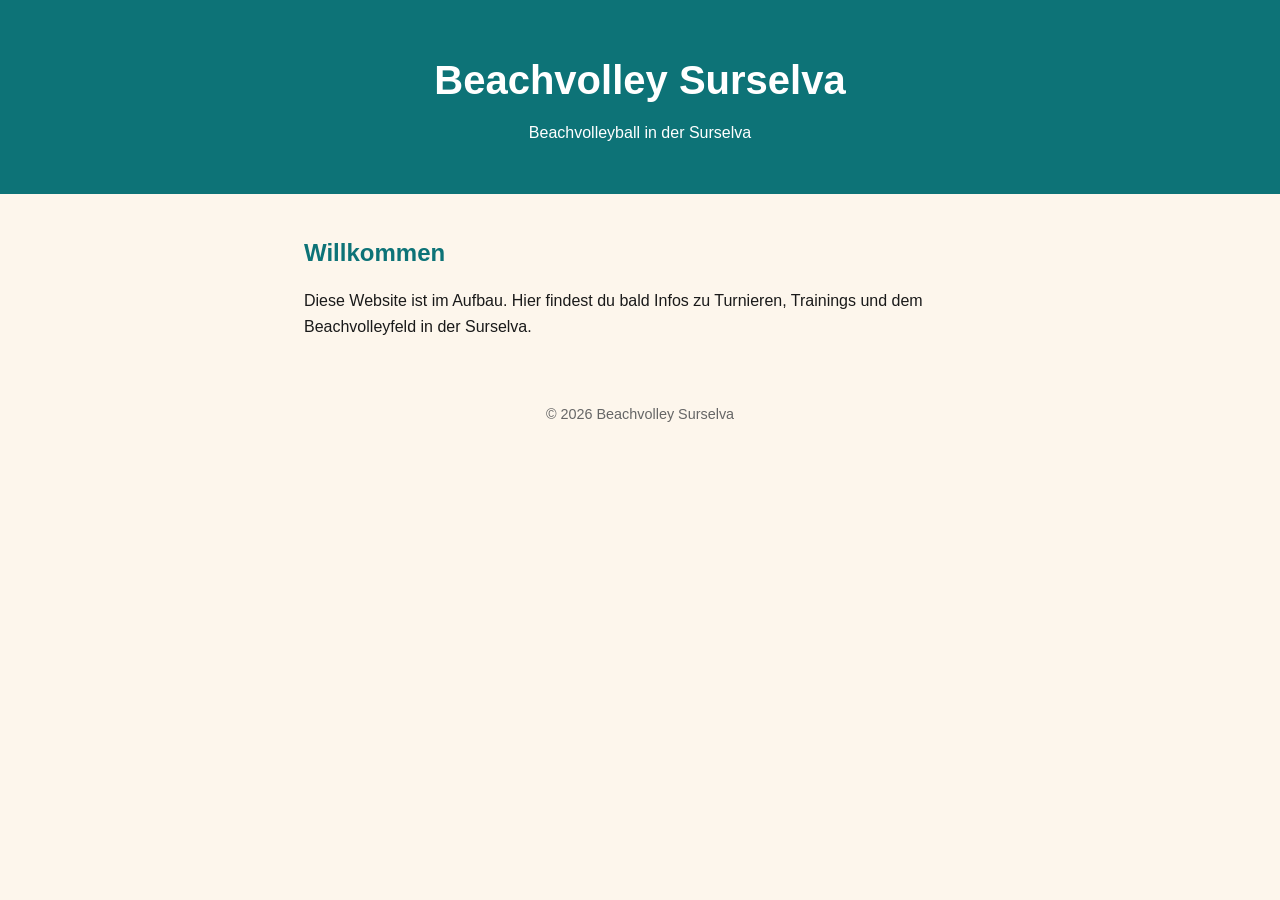
==== index.html @ c93deb98 "Initial commit: Beachvolley Surselva starter site Co-Authored-By: Claude Sonnet 5 <noreply@anthropic" ====
<!DOCTYPE html>
<html lang="de">
<head>
  <meta charset="UTF-8">
  <meta name="viewport" content="width=device-width, initial-scale=1.0">
  <title>Beachvolley Surselva</title>
  <link rel="stylesheet" href="style.css">
</head>
<body>
  <header>
    <h1>Beachvolley Surselva</h1>
    <p>Beachvolleyball in der Surselva</p>
  </header>

  <main>
    <section>
      <h2>Willkommen</h2>
      <p>Diese Website ist im Aufbau. Hier findest du bald Infos zu Turnieren, Trainings und dem Beachvolleyfeld in der Surselva.</p>
    </section>
  </main>

  <footer>
    <p>&copy; 2026 Beachvolley Surselva</p>
  </footer>
</body>
</html>
---- style.css ----
* {
  box-sizing: border-box;
  margin: 0;
  padding: 0;
}

body {
  font-family: -apple-system, BlinkMacSystemFont, "Segoe UI", Roboto, sans-serif;
  line-height: 1.6;
  color: #1a1a1a;
  background: #fdf6ec;
}

header {
  background: #0d7377;
  color: #fff;
  padding: 3rem 1.5rem;
  text-align: center;
}

header h1 {
  font-size: 2.5rem;
  margin-bottom: 0.5rem;
}

main {
  max-width: 720px;
  margin: 0 auto;
  padding: 2.5rem 1.5rem;
}

section h2 {
  margin-bottom: 1rem;
  color: #0d7377;
}

footer {
  text-align: center;
  padding: 1.5rem;
  color: #666;
  font-size: 0.9rem;
}
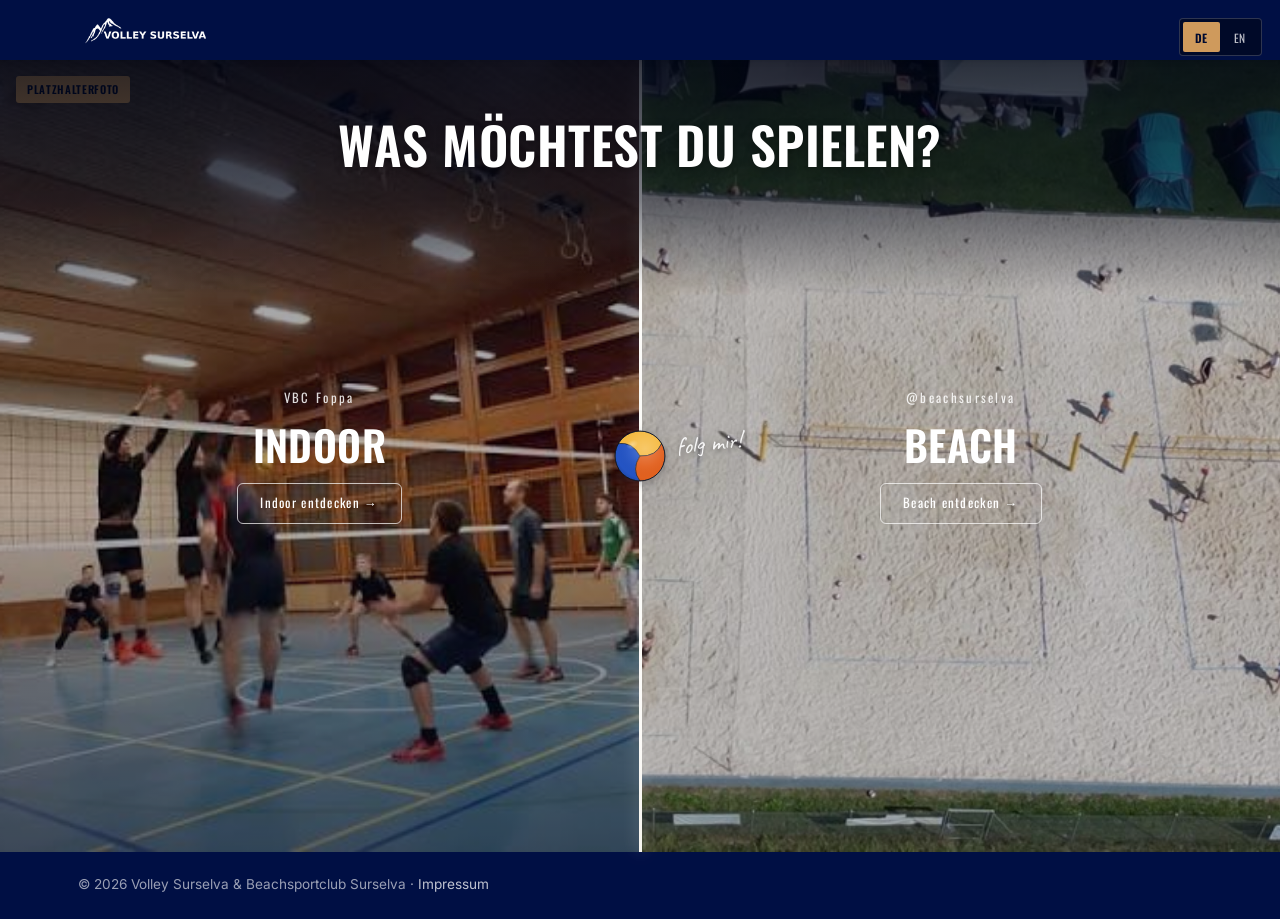
==== commit 4d02029e: "Build out full bilingual site, flatten visual style, fix team data Adds the real multi-page site (ho" ====
--- a/index.html
+++ b/index.html
@@ -1,26 +1,110 @@
 <!DOCTYPE html>
 <html lang="de">
 <head>
-  <meta charset="UTF-8">
-  <meta name="viewport" content="width=device-width, initial-scale=1.0">
-  <title>Beachvolley Surselva</title>
-  <link rel="stylesheet" href="style.css">
+<meta charset="UTF-8">
+<meta name="viewport" content="width=device-width, initial-scale=1.0">
+<title>Volley Surselva – Volleyball & Beachvolleyball in der Surselva</title>
+<meta name="description" content="Volley Surselva und der Beachsportclub Surselva bringen Volleyball in die Surselva: Hallentrainings für Kids bis Erwachsene, ein eigener Beachvolleyplatz in Ilanz und Camps im Sommer. Schau vorbei oder werde Teil eines Teams.">
+<link rel="preconnect" href="https://fonts.googleapis.com">
+<link rel="preconnect" href="https://fonts.gstatic.com" crossorigin>
+<link href="https://fonts.googleapis.com/css2?family=Oswald:wght@400;500;600;700&family=Inter:wght@400;500;600;700;800&family=Caveat:wght@600;700&display=swap" rel="stylesheet">
+<link rel="stylesheet" href="style.css">
 </head>
 <body>
-  <header>
-    <h1>Beachvolley Surselva</h1>
-    <p>Beachvolleyball in der Surselva</p>
-  </header>
 
-  <main>
-    <section>
-      <h2>Willkommen</h2>
-      <p>Diese Website ist im Aufbau. Hier findest du bald Infos zu Turnieren, Trainings und dem Beachvolleyfeld in der Surselva.</p>
-    </section>
-  </main>
+<div id="loader" class="loader">
+  <div class="loader-track">
+    <div class="loader-ball"><svg class="ball-icon" viewBox="0 0 200 200"><use href="#vb-ball"></use></svg></div>
+  </div>
+  <div class="loader-label i18n" data-de="Aufwärmen …" data-en="Warming up …">Aufwärmen …</div>
+</div>
 
-  <footer>
-    <p>&copy; 2026 Beachvolley Surselva</p>
-  </footer>
+<svg style="position:absolute; width:0; height:0; overflow:hidden;" aria-hidden="true">
+  <defs>
+    <symbol id="vb-ball" viewBox="0 0 200 200">
+      <defs>
+        <clipPath id="vbClip"><circle cx="100" cy="100" r="96"></circle></clipPath>
+        <radialGradient id="vbShade" cx="60%" cy="36%" r="78%">
+          <stop offset="0%" stop-color="#ffffff" stop-opacity="0.22"></stop>
+          <stop offset="45%" stop-color="#ffffff" stop-opacity="0.04"></stop>
+          <stop offset="75%" stop-color="#000000" stop-opacity="0"></stop>
+          <stop offset="100%" stop-color="#000000" stop-opacity="0.28"></stop>
+        </radialGradient>
+        <radialGradient id="vbShine" cx="50%" cy="50%" r="50%">
+          <stop offset="0%" stop-color="#ffffff" stop-opacity="0.35"></stop>
+          <stop offset="100%" stop-color="#ffffff" stop-opacity="0"></stop>
+        </radialGradient>
+      </defs>
+      <g clip-path="url(#vbClip)">
+        <circle cx="100" cy="100" r="96" fill="#ffffff"></circle>
+        <g stroke="#1a2332" stroke-width="2.4" stroke-linejoin="round">
+          <path fill="#2454c4" d="M100,100 Q66.0,152.8 100.0,196.0 A96,96 0 0,1 16.9,52.0 Q71.3,44.2 100,100 Z"></path>
+          <path fill="#f5b93f" d="M100,100 Q71.3,44.2 16.9,52.0 A96,96 0 0,1 183.1,52.0 Q162.7,103.0 100,100 Z"></path>
+          <path fill="#e2611f" d="M100,100 Q162.7,103.0 183.1,52.0 A96,96 0 0,1 100.0,196.0 Q66.0,152.8 100,100 Z"></path>
+        </g>
+        <circle cx="100" cy="100" r="96" fill="url(#vbShade)"></circle>
+        <ellipse cx="70" cy="56" rx="24" ry="16" fill="url(#vbShine)" transform="rotate(-25 70 56)"></ellipse>
+      </g>
+      <circle cx="100" cy="100" r="96" fill="none" stroke="#0d1321" stroke-width="3.5"></circle>
+    </symbol>
+  </defs>
+</svg>
+
+<div class="lang-toggle" role="group" aria-label="Sprache / Language">
+  <button class="lang-btn active" data-lang="de" type="button">DE</button>
+  <button class="lang-btn" data-lang="en" type="button">EN</button>
+</div>
+
+<header class="site-header">
+  <div class="wrap navbar">
+    <a href="#top" class="logo"><img src="images/logo/volley-surselva-logo.png" alt="Volley Surselva" class="logo-img"></a>
+  </div>
+</header>
+
+<main id="top">
+
+  <section id="hero" class="hero-demo">
+    <div class="court" id="courtArea">
+      <div class="hero-overlay">
+        <h1 class="i18n" data-de="Was möchtest du spielen?" data-en="What do you want to play?">Was möchtest du spielen?</h1>
+      </div>
+      <div class="court-half court-indoor" data-target="indoor" style="background-image:url('images/indoor/hall-placeholder.jpg');">
+        <span class="badge placeholder-badge i18n" data-de="Platzhalterfoto" data-en="Placeholder photo">Platzhalterfoto</span>
+        <div class="content">
+          <div class="kicker">VBC Foppa</div>
+          <h2>Indoor</h2>
+          <a href="home.html#teams" class="arrow i18n" data-de="Indoor entdecken →" data-en="Explore Indoor →">Indoor entdecken →</a>
+        </div>
+      </div>
+      <div class="court-seam" aria-hidden="true"></div>
+      <div class="court-half court-beach" data-target="beach">
+        <video class="beach-video" id="beachVideo" muted loop playsinline preload="none" poster="images/video-posters/beachvolleilanz.jpg">
+          <source src="brandvideo/beachvolleyilanz.mov" type="video/quicktime">
+          <source src="brandvideo/beachvolleilanz-web.mp4" type="video/mp4">
+        </video>
+        <div class="content">
+          <div class="kicker">@beachsurselva</div>
+          <h2>Beach</h2>
+          <a href="home.html#beach-anlage" class="arrow i18n" data-de="Beach entdecken →" data-en="Explore Beach →">Beach entdecken →</a>
+        </div>
+      </div>
+      <div class="ball-wrap" id="hero-ball" tabindex="0" role="img" aria-label="Volleyball">
+        <div class="ball-inner">
+          <svg class="ball-icon" viewBox="0 0 200 200"><use href="#vb-ball"></use></svg>
+        </div>
+        <span class="hero-doodle i18n" data-de="folg mir!" data-en="follow me!">folg mir!</span>
+      </div>
+    </div>
+  </section>
+
+</main>
+
+<footer class="site-footer" style="padding:1.4rem 0;">
+  <div class="wrap">
+    <p class="fine copyright" style="border:none; padding:0; margin:0;">&copy; 2026 Volley Surselva & Beachsportclub Surselva · <a href="impressum.html" class="i18n" data-de="Impressum" data-en="Imprint">Impressum</a></p>
+  </div>
+</footer>
+
+<script src="script.js"></script>
 </body>
 </html>
--- a/style.css
+++ b/style.css
@@ -1,42 +1,470 @@
-* {
-  box-sizing: border-box;
-  margin: 0;
-  padding: 0;
-}
-
-body {
-  font-family: -apple-system, BlinkMacSystemFont, "Segoe UI", Roboto, sans-serif;
-  line-height: 1.6;
-  color: #1a1a1a;
-  background: #fdf6ec;
-}
-
-header {
-  background: #0d7377;
-  color: #fff;
-  padding: 3rem 1.5rem;
-  text-align: center;
-}
-
-header h1 {
-  font-size: 2.5rem;
-  margin-bottom: 0.5rem;
-}
-
-main {
-  max-width: 720px;
-  margin: 0 auto;
-  padding: 2.5rem 1.5rem;
-}
-
-section h2 {
-  margin-bottom: 1rem;
-  color: #0d7377;
-}
-
-footer {
-  text-align: center;
-  padding: 1.5rem;
-  color: #666;
-  font-size: 0.9rem;
-}
+:root{
+  --navy:#000f44;
+  --navy-deep:#000a30;
+  --sand:#cf9a5c;
+  --sand-deep:#a97538;
+  --sand-soft:#f2e2c9;
+  --paper:#f7f4ee;
+  --paper-raised:#ffffff;
+  --ink:#0d1321;
+  --ink-muted:#565f74;
+  --line:#e0ddd3;
+  --line-on-navy:rgba(255,255,255,0.18);
+  --shadow: 0 1px 2px rgba(13,19,33,0.07), 0 3px 8px -4px rgba(13,19,33,0.16);
+  --radius: 6px;
+}
+
+@media (prefers-color-scheme: dark){
+  :root:not([data-theme="light"]){
+    --navy:#0b1a52;
+    --navy-deep:#050c26;
+    --sand:#e0ac6e;
+    --sand-deep:#f0c88f;
+    --sand-soft:#2c2313;
+    --paper:#0a0d16;
+    --paper-raised:#141826;
+    --ink:#eceef4;
+    --ink-muted:#9aa1b5;
+    --line:#242b3d;
+    --line-on-navy:rgba(255,255,255,0.14);
+    --shadow: 0 1px 2px rgba(0,0,0,0.35), 0 4px 12px -6px rgba(0,0,0,0.5);
+  }
+}
+:root[data-theme="dark"]{
+  --navy:#0b1a52; --navy-deep:#050c26; --sand:#e0ac6e; --sand-deep:#f0c88f; --sand-soft:#2c2313;
+  --paper:#0a0d16; --paper-raised:#141826; --ink:#eceef4; --ink-muted:#9aa1b5; --line:#242b3d;
+  --line-on-navy:rgba(255,255,255,0.14); --shadow: 0 1px 2px rgba(0,0,0,0.35), 0 4px 12px -6px rgba(0,0,0,0.5);
+}
+
+*{ box-sizing:border-box; }
+html{ scroll-behavior:smooth; }
+body{
+  margin:0;
+  background-color:var(--paper);
+  color:var(--ink);
+  font-family:"Inter", -apple-system, "Segoe UI", sans-serif;
+  font-size:16px;
+  line-height:1.6;
+  -webkit-font-smoothing:antialiased;
+}
+@media (prefers-reduced-motion: reduce){
+  html{ scroll-behavior:auto; }
+  *{ animation-duration:0.01ms !important; transition-duration:0.01ms !important; }
+}
+
+a{ color:inherit; }
+a:focus-visible, button:focus-visible{ outline:2px solid var(--sand-deep); outline-offset:3px; }
+img, video{ max-width:100%; }
+
+h1,h2,h3{ font-family:"Oswald", "Arial Narrow", sans-serif; font-weight:600; text-transform:uppercase; letter-spacing:0.01em; line-height:1.1; text-wrap:balance; margin:0 0 0.5em; color:var(--ink); }
+
+.wrap{ max-width:1180px; margin:0 auto; padding:0 1.75rem; }
+main > section, .site-footer{ padding:3.5rem 0; }
+main > section + section{ border-top:1px solid var(--line); }
+#gallery, #kontakt, #news, #vorstand{ background:var(--paper-raised); }
+
+/* ============ INDOOR / BEACH ZONES ============
+   Shared sections (News, Kalender, Gallery, Vorstand, Standorte, Kontakt) stay
+   neutral since they serve both clubs. Teams (indoor-only) and the Beach-Anlage
+   section (beach-only) get a soft frosted-glass color wash to tell them apart. */
+.zone-indoor, .zone-beach{ position:relative; background:var(--paper-raised); border-left:3px solid var(--navy); }
+.zone-beach{ border-left-color:var(--sand-deep); }
+.zone-beach .stat-block{ background:rgba(207,154,92,0.1); border-color:rgba(207,154,92,0.3); }
+.section-narrow{ max-width:760px; margin:0 auto; padding:2.5rem 1.75rem; text-align:center; }
+.section-head{ margin-bottom:1.6rem; }
+.section-head h2{ font-size:clamp(1.6rem, 3vw, 2.1rem); }
+.sec-dek{ color:var(--ink-muted); max-width:60ch; }
+.lead{ font-size:1.15rem; color:var(--ink-muted); max-width:62ch; margin:0 auto; }
+.fine{ font-size:0.85rem; color:var(--ink-muted); }
+.eyebrow{ font-family:"Oswald", sans-serif; font-size:0.78rem; letter-spacing:0.16em; text-transform:uppercase; color:var(--sand-deep); margin-bottom:0.7rem; }
+
+/* ============ LANGUAGE TOGGLE ============ */
+.lang-toggle{ position:fixed; top:1.1rem; right:1.1rem; z-index:200; display:flex; background:rgba(0,0,0,0.4); border-radius:4px; padding:3px; gap:2px; border:1px solid var(--line-on-navy); }
+.lang-btn{ font-family:"Oswald"; font-size:0.72rem; letter-spacing:0.05em; padding:0.4rem 0.75rem; border-radius:2px; border:none; background:transparent; color:rgba(255,255,255,0.75); cursor:pointer; }
+.lang-btn.active{ background:var(--sand); color:var(--navy-deep); font-weight:600; }
+
+/* ============ BALL ============ */
+.ball-icon{ display:block; width:100%; height:100%; filter:drop-shadow(0 3px 5px rgba(13,19,33,0.25)); }
+@keyframes bg-drift{ from{ background-position: 0% 0%, 0% 0%, 0% 0%, 0% 0%; } to{ background-position: 3% 4%, -4% -3%, -3% -4%, 4% 3%; } }
+@keyframes vb-spin{ to{ transform:rotate(360deg); } }
+@keyframes vb-idle{ 0%,100%{ transform:translateY(0); } 50%{ transform:translateY(-10px); } }
+@keyframes vb-roll-across{ 0%,100%{ transform:translateX(-46px); } 50%{ transform:translateX(46px); } }
+
+/* ============ LOADER ============ */
+.loader{ position:fixed; inset:0; z-index:999; background:var(--navy); display:flex; flex-direction:column; align-items:center; justify-content:center; gap:1.1rem; transition:opacity 0.5s ease, visibility 0.5s ease; }
+.loader.hide{ opacity:0; visibility:hidden; pointer-events:none; }
+.loader-track{ position:relative; width:200px; height:64px; }
+.loader-ball{ position:absolute; left:50%; top:0; width:64px; height:64px; margin-left:-32px; animation: vb-roll-across 1.6s ease-in-out infinite; }
+.loader-ball svg{ animation: vb-spin 0.8s linear infinite; }
+.loader-label{ font-family:"Oswald"; font-size:0.78rem; letter-spacing:0.14em; text-transform:uppercase; color:rgba(255,255,255,0.75); }
+@media (prefers-reduced-motion: reduce){ .loader-ball, .loader-ball svg{ animation:none; } }
+
+/* ============ HEADER / NAV ============ */
+.site-header{ position:sticky; top:0; z-index:100; background:var(--navy); box-shadow:var(--shadow); }
+.navbar{ display:flex; align-items:center; justify-content:space-between; padding:1rem 1.75rem; gap:1.5rem; }
+.logo{ display:flex; align-items:center; text-decoration:none; white-space:nowrap; }
+.logo-img{ height:28px; width:auto; display:block; }
+.footer-logo .logo-img{ height:34px; }
+.links{ display:flex; gap:1.8rem; align-items:center; }
+.links a{ position:relative; font-family:"Oswald"; font-size:0.82rem; letter-spacing:0.05em; text-transform:uppercase; color:rgba(255,255,255,0.82); text-decoration:none; padding-bottom:0.3rem; transition:color 0.2s ease; }
+.links a::after{ content:""; position:absolute; left:50%; right:50%; bottom:0; height:2px; background:var(--sand); transition:left 0.25s ease, right 0.25s ease; }
+.links a:hover{ color:var(--sand); }
+.links a:hover::after{ left:0; right:0; }
+.nav-cta{ margin-left:auto; }
+.drawer-toggle{ display:none; flex-direction:column; gap:5px; background:none; border:none; padding:0.4rem; cursor:pointer; }
+.drawer-toggle span{ width:22px; height:2px; background:#fff; display:block; }
+
+/* ============ BUTTONS ============ */
+.btn{
+  font-family:"Oswald"; font-size:0.85rem; letter-spacing:0.05em; text-transform:uppercase; font-weight:500;
+  padding:0.75rem 1.5rem; border-radius:var(--radius); border:2px solid transparent; cursor:pointer;
+  transition: background 0.15s ease, border-color 0.15s ease, color 0.15s ease;
+  display:inline-flex; align-items:center; gap:0.5rem; text-decoration:none;
+}
+.btn-primary{ background:var(--sand); color:var(--navy-deep); }
+.btn-primary:hover{ background:var(--sand-deep); }
+.btn-secondary{ background:transparent; border-color:var(--navy); color:var(--navy); }
+@media (prefers-color-scheme:dark){ :root:not([data-theme="light"]) .btn-secondary{ border-color:var(--ink); color:var(--ink); } }
+:root[data-theme="dark"] .btn-secondary{ border-color:var(--ink); color:var(--ink); }
+.btn-secondary:hover{ background:var(--navy); color:#fff; }
+
+/* ============ DRAWER (mobile nav) ============ */
+.drawer{ position:fixed; top:0; right:0; bottom:0; width:min(300px, 84vw); background:var(--navy); color:#fff; z-index:150; padding:5.5rem 1.5rem 2rem; transform:translateX(100%); transition:transform 0.3s ease; box-shadow:-10px 0 30px rgba(0,0,0,0.3); }
+.drawer.open{ transform:translateX(0); }
+.drawer-split{ display:flex; gap:0.6rem; margin-bottom:1.4rem; }
+.drawer-split a{ flex:1; text-align:center; padding:1rem 0.4rem; border-radius:var(--radius); font-family:"Oswald"; font-size:0.9rem; letter-spacing:0.06em; text-transform:uppercase; text-decoration:none; color:#fff; }
+.drawer-split .d-indoor{ background:rgba(255,255,255,0.1); }
+.drawer-split .d-beach{ background:var(--sand); color:var(--navy-deep); font-weight:600; }
+.drawer ul{ list-style:none; padding:0; margin:0; }
+.drawer li{ border-top:1px solid var(--line-on-navy); }
+.drawer li a{ display:block; padding:1rem 0.2rem; font-family:"Oswald"; font-size:0.95rem; letter-spacing:0.03em; text-transform:uppercase; color:rgba(255,255,255,0.9); text-decoration:none; }
+
+/* ============ HERO / COURT + NET ============ */
+.hero-demo{ padding:0 !important; border-top:none !important; }
+.court{ display:flex; position:relative; min-height:88vh; cursor:none; }
+.hero-overlay{ position:absolute; top:0; left:0; right:0; z-index:3; text-align:center; padding:3.5rem 1.5rem 6rem; pointer-events:none; background:linear-gradient(180deg, rgba(0,5,20,0.78) 0%, rgba(0,5,20,0.5) 60%, transparent 100%); }
+.hero-overlay .eyebrow{ color:var(--sand); }
+.hero-overlay h1{ color:#fff; font-size:clamp(2rem, 5vw, 3.2rem); text-shadow:0 2px 8px rgba(0,0,0,0.35); }
+.court-half{ flex:1; position:relative; display:flex; flex-direction:column; align-items:center; justify-content:center; padding:2rem; text-align:center; overflow:hidden; cursor:none; }
+.court-half::after{ content:""; position:absolute; inset:0; background:rgba(0,0,0,0.18); transition:background 0.25s ease; }
+.court-half:hover::after{ background:rgba(0,0,0,0.06); }
+.court-half .content{ position:relative; z-index:1; color:#fff; }
+.court-half .content .kicker{ font-family:"Oswald"; font-size:0.8rem; letter-spacing:0.18em; opacity:0.85; margin-bottom:0.8rem; }
+.court-half .content h2{ color:#fff; font-size:2.6rem; margin-bottom:1rem; }
+.court-half .content .arrow{ font-family:"Oswald"; font-size:0.8rem; letter-spacing:0.1em; border:1.5px solid rgba(255,255,255,0.7); border-radius:var(--radius); padding:0.55rem 1.4rem; display:inline-block; text-decoration:none; transition:background 0.2s ease, color 0.2s ease; cursor:none; }
+.court-half:hover .arrow{ background:#fff; color:var(--navy-deep); }
+.court-indoor{ background-color:var(--navy); background-size:cover; background-position:center; animation: ken-burns 14s ease-in-out infinite alternate; }
+@keyframes ken-burns{ from{ background-size:100%; } to{ background-size:114%; } }
+@media (prefers-reduced-motion: reduce){ .court-indoor{ animation:none; } }
+.court-indoor::before{ content:""; position:absolute; inset:0; background:linear-gradient(0deg, rgba(0,10,40,0.55) 0%, rgba(0,10,40,0.1) 45%, rgba(0,10,40,0.35) 100%); }
+.placeholder-badge{ position:absolute; top:1rem; left:1rem; z-index:2; font-family:"Oswald"; font-size:0.68rem; letter-spacing:0.06em; text-transform:uppercase; background:var(--sand); color:var(--navy-deep); padding:0.3rem 0.7rem; border-radius:3px; font-weight:600; }
+.court-beach{ background:var(--sand-deep); }
+.beach-video{ position:absolute; inset:0; width:100%; height:100%; object-fit:cover; z-index:0; }
+
+.court-seam{ width:3px; flex-shrink:0; position:relative; z-index:2; background:linear-gradient(180deg, transparent, rgba(255,255,255,0.55) 15%, rgba(255,255,255,0.55) 85%, transparent); box-shadow:0 0 16px rgba(255,255,255,0.4); }
+.court-seam::after{
+  content:""; position:absolute; top:50%; left:50%; width:46px; height:46px; margin:-23px 0 0 -23px; border-radius:50%;
+  background-color:rgba(10,15,30,0.55); backdrop-filter:blur(4px); -webkit-backdrop-filter:blur(4px);
+  border:1.5px solid rgba(255,255,255,0.65);
+  background-image:
+    repeating-linear-gradient(45deg, rgba(255,255,255,0.5) 0 1px, transparent 1px 7px),
+    repeating-linear-gradient(-45deg, rgba(255,255,255,0.5) 0 1px, transparent 1px 7px);
+  background-blend-mode:overlay;
+}
+
+.ball-wrap{ position:absolute; left:0; top:0; width:52px; height:52px; z-index:5; pointer-events:none; will-change:transform; }
+.ball-inner{ width:100%; height:100%; animation: vb-idle 2.4s ease-in-out infinite; }
+.ball-wrap svg{ animation: vb-spin 3s linear infinite; }
+.hero-doodle{
+  position:absolute; left:100%; top:-6px; margin-left:10px; white-space:nowrap;
+  font-family:"Caveat", cursive; font-size:1.5rem; color:#fff; transform:rotate(-6deg);
+  text-shadow:0 2px 6px rgba(0,0,0,0.4); pointer-events:none; opacity:0.9;
+}
+.ball-wrap.following .hero-doodle{ opacity:0; transition:opacity 0.2s ease; }
+@media (max-width:900px){ .hero-doodle{ display:none; } }
+.ball-wrap.following .ball-inner{ animation:none; }
+@media (prefers-reduced-motion: reduce){ .ball-inner, .ball-wrap svg{ animation:none; } }
+@media (hover:none){ .ball-wrap{ display:none; } .court, .court-half, .court-half .content .arrow{ cursor:pointer; } }
+
+/* ============ VIDEO MODAL ============ */
+.modal-overlay{ position:fixed; inset:0; z-index:500; background:rgba(0,10,48,0.88); display:flex; align-items:center; justify-content:center; padding:2rem; opacity:0; visibility:hidden; transition:opacity 0.25s ease, visibility 0.25s ease; }
+.modal-overlay.open{ opacity:1; visibility:visible; }
+.modal-box{ position:relative; width:min(880px, 100%); background:var(--paper-raised); border-radius:var(--radius); overflow:hidden; box-shadow:0 10px 30px rgba(0,0,0,0.35); transform:scale(0.96); transition:transform 0.25s ease; }
+.modal-overlay.open .modal-box{ transform:scale(1); }
+.modal-close{ position:absolute; top:0.8rem; right:0.8rem; z-index:2; width:36px; height:36px; border-radius:50%; border:none; background:rgba(0,0,0,0.5); color:#fff; font-size:1rem; cursor:pointer; }
+.modal-box video{ width:100%; max-height:60vh; display:block; background:#000; }
+.modal-footer{ padding:1.2rem 1.5rem 1.5rem; text-align:center; }
+.modal-footer p{ color:var(--ink-muted); margin:0 0 1rem; }
+.modal-facts{ display:grid; grid-template-columns:repeat(3, 1fr); gap:1.2rem; text-align:left; margin-bottom:1.4rem; padding-top:1rem; border-top:1px solid var(--line); }
+.modal-fact-label{ font-family:"Oswald"; font-size:0.72rem; letter-spacing:0.06em; text-transform:uppercase; color:var(--sand-deep); margin-bottom:0.4rem; }
+.modal-fact ul{ margin:0; padding-left:1.1rem; font-size:0.82rem; color:var(--ink-muted); }
+.modal-fact li{ margin-bottom:0.25rem; }
+.modal-fact p{ font-size:0.82rem; margin:0; }
+.event-modal-box{ width:min(480px, 100%); }
+.event-modal-box .modal-footer{ text-align:center; padding-top:2.4rem; }
+.event-modal-box h3{ font-size:1.3rem; }
+@media (max-width:640px){ .modal-facts{ grid-template-columns:1fr; } }
+
+/* ============ MOTION ============ */
+.reveal{ opacity:0; transform:translateY(18px); transition:opacity 0.6s ease, transform 0.6s ease; }
+.reveal.visible{ opacity:1; transform:translateY(0); }
+
+/* ============ INTRO BAND ============ */
+.intro-band{ position:relative; overflow:hidden; min-height:360px; display:flex; align-items:center; padding:3rem 0; }
+.intro-band-photo-bg{ position:absolute; inset:0; width:100%; height:100%; object-fit:cover; z-index:0; }
+.intro-band-veil{ position:absolute; inset:0; background:linear-gradient(180deg, rgba(0,5,20,0.72) 0%, rgba(0,5,20,0.55) 55%, rgba(0,5,20,0.72) 100%); z-index:0; }
+.intro-band-content{ position:relative; z-index:1; width:100%; }
+.intro-band .lead{
+  color:#fff; font-family:"Oswald", sans-serif; font-weight:600; font-size:1.35rem;
+  max-width:68ch; margin:0 auto; text-align:center; letter-spacing:0.01em; text-transform:none;
+  text-shadow:0 1px 4px rgba(0,0,0,0.35);
+}
+
+/* ============ TEAM SLIDER ============ */
+.team-slider{ position:relative; padding:0.4rem 0 0.6rem; }
+.team-slider-wrap{ position:relative; }
+.team-slider-track{
+  display:flex; gap:1.1rem; overflow-x:auto; scroll-snap-type:x mandatory; scroll-behavior:smooth;
+  -webkit-overflow-scrolling:touch; padding:0.3rem 0.1rem 0.6rem; scrollbar-width:none;
+}
+.team-slider-track::-webkit-scrollbar{ display:none; }
+.team-slide{
+  scroll-snap-align:start; flex:0 0 min(480px, 78vw); height:320px; border-radius:var(--radius); position:relative;
+  overflow:hidden; cursor:pointer; background-size:cover; background-position:center; background-color:var(--navy);
+  border:none; padding:0; text-align:left; box-shadow:var(--shadow); transition:box-shadow 0.2s ease;
+}
+.team-slide:hover{ box-shadow:0 6px 16px -8px rgba(13,19,33,0.3); }
+.team-slide::after{ content:""; position:absolute; inset:0; background:linear-gradient(0deg, rgba(0,5,20,0.88) 0%, rgba(0,5,20,0.15) 55%, rgba(0,5,20,0.3) 100%); }
+.team-slide-placeholder{ background-image:repeating-linear-gradient(135deg, var(--sand-soft), var(--sand-soft) 10px, var(--navy) 10px, var(--navy) 20px); }
+.team-slide-badge{
+  position:absolute; top:1rem; left:1rem; z-index:1; font-family:"Oswald"; font-size:0.68rem; letter-spacing:0.06em;
+  text-transform:uppercase; background:var(--sand); color:var(--navy-deep); padding:0.3rem 0.7rem; border-radius:3px; font-weight:600;
+}
+.team-slide-badge-right{ left:auto; right:1rem; background:rgba(0,0,0,0.5); color:#fff; }
+.team-slide-content{ position:absolute; left:0; right:0; bottom:0; z-index:1; padding:1.4rem; display:flex; flex-direction:column; gap:0.2rem; color:#fff; }
+.team-slide-cat{ font-family:"Oswald"; font-size:0.7rem; letter-spacing:0.1em; text-transform:uppercase; color:var(--sand); }
+.team-slide-name{ font-family:"Oswald"; font-size:1.6rem; font-weight:600; text-transform:uppercase; line-height:1.05; }
+.team-slide-meta{ font-size:0.85rem; color:rgba(255,255,255,0.85); margin-top:0.2rem; }
+.team-slide-more{ font-family:"Oswald"; font-size:0.78rem; letter-spacing:0.04em; text-transform:uppercase; color:var(--sand); margin-top:0.6rem; }
+.team-slider-arrow{
+  position:absolute; top:50%; margin-top:-22px; width:44px; height:44px; border-radius:50%; border:none; z-index:2;
+  background:var(--paper-raised); color:var(--ink); box-shadow:var(--shadow); font-size:1.4rem; line-height:1; cursor:pointer;
+  display:flex; align-items:center; justify-content:center;
+}
+.team-slider-prev{ left:0.4rem; }
+.team-slider-next{ right:0.4rem; }
+.team-slider-dots{ display:flex; justify-content:center; gap:0.5rem; margin-top:0.8rem; }
+.team-slider-dot{ width:8px; height:8px; border-radius:50%; background:var(--line); border:none; cursor:pointer; padding:0; transition:width 0.2s ease, background 0.2s ease; }
+.team-slider-dot.active{ background:var(--sand); width:24px; border-radius:999px; }
+@media (max-width:700px){ .team-slider-arrow{ display:none; } }
+.team-modal-box{ max-height:min(88vh, 820px); overflow-x:hidden; overflow-y:auto; }
+.team-modal-photo{ height:220px; background-size:cover; background-position:center; background-color:var(--navy); }
+.team-modal-ctas{ display:flex; gap:0.8rem; flex-wrap:wrap; justify-content:center; margin-bottom:1.4rem; }
+.team-modal-league{ border-top:1px solid var(--line); padding-top:1.4rem; text-align:left; }
+.team-modal-tables{ display:grid; grid-template-columns:1fr 1fr; gap:1.6rem; }
+.team-modal-table-col h4{ font-family:"Oswald"; font-size:0.78rem; letter-spacing:0.06em; text-transform:uppercase; color:var(--sand-deep); margin:0 0 0.5rem; }
+.team-table{ width:100%; border-collapse:collapse; font-size:0.82rem; }
+.team-table th{ text-align:left; font-family:"Oswald"; font-size:0.68rem; letter-spacing:0.04em; text-transform:uppercase; color:var(--ink-muted); padding:0.35rem 0.4rem; border-bottom:1px solid var(--line); }
+.team-table td{ padding:0.4rem; border-bottom:1px solid var(--line); font-variant-numeric:tabular-nums; }
+.team-table tbody tr:last-child td{ border-bottom:none; }
+.team-modal-stand{ margin-top:1rem; }
+@media (max-width:640px){ .team-modal-tables{ grid-template-columns:1fr; } }
+
+/* ============ TRAININGSZEITEN ============ */
+.training-table{ width:100%; border-collapse:collapse; margin-top:0.4rem; }
+.training-table th{ text-align:left; font-family:"Oswald"; font-size:0.72rem; letter-spacing:0.05em; text-transform:uppercase; color:var(--ink-muted); padding:0.6rem 0.4rem; border-bottom:1px solid var(--line); }
+.training-table td{ padding:0.7rem 0.4rem; border-bottom:1px solid var(--line); font-size:0.92rem; }
+.training-table tbody tr:last-child td{ border-bottom:none; }
+.training-table td:first-child{ font-family:"Oswald"; font-weight:500; }
+.training-table td:last-child{ text-align:right; color:var(--ink-muted); font-variant-numeric:tabular-nums; }
+
+/* ============ EVENT CARDS ============ */
+.event-card-row{ display:grid; grid-template-columns:repeat(4, 1fr); gap:1rem; }
+.event-card{
+  position:relative; height:280px; border-radius:var(--radius); overflow:hidden; border:none; cursor:pointer;
+  background-size:cover; background-position:center; padding:1.1rem;
+  display:flex; flex-direction:column; justify-content:space-between; align-items:flex-start; text-align:left;
+  transition:box-shadow 0.2s ease; box-shadow:var(--shadow);
+}
+.event-card::after{ content:""; position:absolute; inset:0; background:linear-gradient(0deg, rgba(0,5,20,0.85) 0%, rgba(0,5,20,0.1) 45%, rgba(0,5,20,0.35) 100%); z-index:0; }
+.event-card:hover{ box-shadow:0 6px 14px -8px rgba(13,19,33,0.3); }
+.event-card:focus-visible{ outline:3px solid var(--sand); outline-offset:2px; }
+.event-card-date{ position:relative; z-index:1; font-family:"Oswald"; font-size:0.7rem; letter-spacing:0.04em; text-transform:uppercase; color:#fff; background:rgba(0,0,0,0.4); padding:0.3rem 0.6rem; border-radius:3px; }
+.event-card-bottom{ position:relative; z-index:1; display:flex; flex-direction:column; gap:0.2rem; }
+.event-card-meta{ font-family:"Inter"; font-size:0.74rem; color:rgba(255,255,255,0.8); }
+.event-card-name{ font-family:"Oswald"; font-size:1.35rem; color:#fff; text-transform:uppercase; line-height:1.05; }
+@media (max-width:900px){ .event-card-row{ grid-template-columns:repeat(2, 1fr); } }
+@media (max-width:520px){ .event-card-row{ grid-template-columns:1fr; } }
+
+/* ============ NEWS ============ */
+.press-ring-row{ display:flex; flex-wrap:wrap; gap:1.6rem; justify-content:center; }
+.press-ring{ background:none; border:none; cursor:pointer; display:flex; flex-direction:column; align-items:center; gap:0.6rem; font:inherit; padding:0; }
+.press-ring-photo{ width:110px; height:110px; border-radius:50%; background-size:cover; background-position:center; filter:grayscale(1) contrast(1.05); border:3px solid var(--line); transition:transform 0.25s ease, filter 0.25s ease, border-color 0.25s ease; }
+.press-ring:hover .press-ring-photo, .press-ring:focus-visible .press-ring-photo{ filter:grayscale(0); transform:scale(1.06); border-color:var(--sand); }
+.press-ring:focus-visible{ outline:none; }
+.press-ring-source{ font-family:"Oswald"; font-size:0.85rem; }
+.press-ring-date{ font-size:0.74rem; color:var(--ink-muted); font-variant-numeric:tabular-nums; }
+.press-ring-noimg{ background:var(--navy); filter:none; display:flex; align-items:center; justify-content:center; }
+.press-ring-link:hover .press-ring-noimg, .press-ring-link:focus-visible .press-ring-noimg{ transform:scale(1.06); border-color:var(--sand); }
+.press-ring-icon{ font-size:2.1rem; line-height:1; filter:grayscale(0.4); }
+.press-ring-link{ text-decoration:none; color:inherit; }
+.press-modal-box{ width:min(560px, 100%); }
+.press-modal-photo{ width:100%; height:340px; background-size:cover; background-position:center; }
+
+/* ============ VORSTAND ============ */
+.board-row{ display:flex; align-items:center; flex-wrap:wrap; gap:0.7rem; margin-bottom:0.8rem; padding-bottom:0.8rem; border-bottom:1px solid var(--line); }
+.board-row:last-child{ margin-bottom:0; border-bottom:none; }
+.board-club-label{ font-family:"Oswald"; font-size:0.72rem; letter-spacing:0.05em; text-transform:uppercase; width:100%; margin-bottom:0.2rem; }
+.board-club-label-indoor{ color:var(--navy); }
+:root[data-theme="dark"] .board-club-label-indoor{ color:var(--sand); }
+.board-club-label-beach{ color:var(--sand-deep); }
+.board-chip{ display:flex; align-items:center; gap:0.55rem; background:var(--paper-raised); border:1px solid var(--line); border-radius:var(--radius); padding:0.35rem 0.9rem 0.35rem 0.35rem; font-size:0.82rem; }
+.board-chip strong{ color:var(--ink); font-weight:600; }
+.board-chip span:not(.board-photo){ color:var(--ink-muted); font-size:0.78rem; }
+.board-photo{ flex-shrink:0; width:30px; height:30px; border-radius:50%; background-color:var(--line); background-image:url("data:image/svg+xml,%3Csvg xmlns='http://www.w3.org/2000/svg' viewBox='0 0 24 24'%3E%3Ccircle cx='12' cy='8' r='4' fill='%23ffffff' fill-opacity='.75'/%3E%3Cpath d='M4 21c0-4.4 3.6-8 8-8s8 3.6 8 8' fill='%23ffffff' fill-opacity='.75'/%3E%3C/svg%3E"); background-size:60%; background-position:center 30%; background-repeat:no-repeat; }
+.board-photo-indoor{ background-color:var(--navy); }
+.board-photo-beach{ background-color:var(--sand-deep); }
+
+/* ============ CONTACT FORM ============ */
+.contact-form{ text-align:left; margin-top:1.6rem; }
+.form-row{ display:grid; grid-template-columns:1fr 1fr; gap:1rem; margin-bottom:1rem; }
+.contact-form label{ display:flex; flex-direction:column; gap:0.4rem; font-size:0.82rem; color:var(--ink-muted); font-family:"Oswald"; letter-spacing:0.03em; text-transform:uppercase; }
+.form-full{ margin-bottom:1rem; }
+.contact-form input, .contact-form select, .contact-form textarea{
+  font-family:"Inter"; font-size:0.95rem; color:var(--ink); background:var(--paper-raised);
+  border:1px solid var(--line); border-radius:var(--radius); padding:0.7rem 0.9rem; text-transform:none; letter-spacing:normal;
+}
+.contact-form input:focus, .contact-form select:focus, .contact-form textarea:focus{ outline:2px solid var(--sand-deep); outline-offset:1px; }
+.contact-form button{ border:none; }
+.contact-form .fine{ margin-top:0.8rem; }
+@media (max-width:640px){ .form-row{ grid-template-columns:1fr; } }
+
+/* ============ TWO COL / STATS ============ */
+.two-col{ display:grid; grid-template-columns:1.4fr 1fr; gap:2.5rem; align-items:center; }
+.stat-block{ text-align:center; background:var(--paper-raised); border:1px solid var(--line); border-radius:var(--radius); padding:2.5rem 1rem; box-shadow:var(--shadow); }
+.stat-block .num{ display:block; font-family:"Oswald"; font-weight:700; font-size:5rem; line-height:0.9; color:var(--navy); }
+:root[data-theme="dark"] .stat-block .num, @media (prefers-color-scheme:dark){ .stat-block .num{ color:var(--sand);} }
+.stat-block .cap{ font-family:"Oswald"; font-size:1rem; text-transform:uppercase; letter-spacing:0.04em; color:var(--ink-muted); }
+
+/* ============ BEACH-ANLAGE ============ */
+.beach-video-wrap{ border-radius:var(--radius); overflow:hidden; box-shadow:var(--shadow); border:1px solid var(--line); background:#000; margin-bottom:1.6rem; }
+.beach-video-wrap video{ width:100%; max-height:520px; display:block; }
+.beach-anlage-grid{ display:grid; grid-template-columns:2.2fr 1fr; gap:1.6rem; align-items:stretch; margin-bottom:1.6rem; }
+.beach-anlage-grid .modal-facts{ margin-bottom:0; border-top:none; padding-top:0; }
+.beach-anlage-grid .stat-block{ display:flex; flex-direction:column; align-items:center; justify-content:center; }
+.beach-anlage-ctas{ display:flex; gap:0.9rem; flex-wrap:wrap; }
+@media (max-width:820px){ .beach-anlage-grid{ grid-template-columns:1fr; } }
+
+/* ============ CALENDAR ============ */
+.cal-embed-wrap{ border-radius:var(--radius); overflow:hidden; box-shadow:var(--shadow); border:1px solid var(--line); background:#fff; }
+.cal-embed{ width:100%; height:640px; border:0; display:block; }
+.cal-book{ background:var(--navy); color:#fff; border-radius:var(--radius); padding:1.6rem 1.4rem; box-shadow:var(--shadow); margin-top:1.2rem; }
+.cal-book-row{ display:flex; align-items:center; gap:1.2rem; text-align:left; }
+.cal-book-icon{ font-size:1.8rem; flex-shrink:0; }
+.cal-book-row > div{ flex:1; }
+.cal-book h3{ color:#fff; font-size:1.1rem; margin-bottom:0.4rem; }
+.cal-book p{ color:rgba(255,255,255,0.75); font-size:0.85rem; margin:0; }
+.cal-book-row .btn{ flex-shrink:0; }
+.fine.center{ text-align:center; max-width:60ch; margin:1.4rem auto 0; }
+@media (max-width:700px){ .cal-book-row{ flex-direction:column; text-align:center; } .cal-embed{ height:520px; } }
+
+/* ============ GALLERY / VIDEO GRID ============ */
+.gallery-viewport{ overflow:hidden; width:100%; -webkit-mask-image:linear-gradient(90deg, transparent, #000 4%, #000 96%, transparent); mask-image:linear-gradient(90deg, transparent, #000 4%, #000 96%, transparent); }
+.gallery-grid{ display:flex; gap:0.75rem; width:max-content; animation: gallery-scroll 55s linear infinite; }
+.gallery-viewport:hover .gallery-grid, .gallery-viewport:focus-within .gallery-grid{ animation-play-state:paused; }
+@keyframes gallery-scroll{ from{ transform:translateX(0); } to{ transform:translateX(-50%); } }
+.gallery-grid img{ width:260px; height:220px; flex-shrink:0; object-fit:cover; border-radius:4px; display:block; box-shadow:var(--shadow); }
+@media (prefers-reduced-motion: reduce){ .gallery-grid{ animation:none; } .gallery-viewport{ overflow-x:auto; -webkit-mask-image:none; mask-image:none; } }
+@media (max-width:480px){ .gallery-grid img{ width:200px; height:170px; } }
+.video-grid{ display:grid; grid-template-columns:repeat(auto-fill, minmax(260px, 1fr)); gap:1.25rem; }
+.video-grid video{ width:100%; height:280px; object-fit:contain; border-radius:8px; display:block; background:#000; }
+.video-grid figcaption{ margin-top:0.4rem; font-size:0.85rem; color:var(--ink-muted); }
+
+/* ============ MAPS ============ */
+.map-grid{ display:flex; gap:0.8rem; justify-content:center; flex-wrap:wrap; }
+.map-pin-row{ display:flex; align-items:center; gap:0.7rem; background:var(--paper-raised); border:1px solid var(--line); border-radius:var(--radius); padding:0.6rem 1.3rem 0.6rem 0.7rem; text-decoration:none; color:var(--ink); transition:border-color 0.2s ease; }
+.map-pin-row:hover{ border-color:var(--sand); }
+.map-pin-emoji{ font-size:1.3rem; line-height:1; }
+.map-info{ display:flex; flex-direction:column; }
+.map-info-title{ font-family:"Oswald"; font-size:0.88rem; text-transform:uppercase; letter-spacing:0.02em; }
+.map-info-sub{ font-size:0.76rem; color:var(--ink-muted); }
+
+/* ============ FOOTER ============ */
+.site-footer{ background:var(--navy); color:rgba(255,255,255,0.85); position:relative; overflow:hidden; }
+.site-footer .net-accent{ position:absolute; left:0; right:0; top:0; height:46px; background-image: repeating-linear-gradient(45deg, rgba(255,255,255,0.12) 0 1px, transparent 1px 10px), repeating-linear-gradient(-45deg, rgba(255,255,255,0.12) 0 1px, transparent 1px 10px); }
+.footer-grid{ display:grid; grid-template-columns:1.4fr 1fr 1fr; gap:2rem; padding-bottom:2rem; }
+.site-footer h3{ color:#fff; font-size:0.9rem; margin-bottom:0.6rem; }
+.footer-logo{ color:#fff; margin-bottom:0.6rem; }
+.site-footer .fine{ color:rgba(255,255,255,0.6); }
+.site-footer a{ text-decoration:none; }
+.site-footer a:hover{ text-decoration:underline; }
+.copyright{ border-top:1px solid var(--line-on-navy); padding-top:1.2rem; }
+.copyright a{ color:rgba(255,255,255,0.75); }
+
+/* ============ SOCIAL ============ */
+.social-row{ display:flex; gap:1.2rem; flex-wrap:wrap; }
+.social-icon{ display:flex; flex-direction:column; align-items:center; gap:0.4rem; text-decoration:none; color:rgba(255,255,255,0.85); }
+.social-icon svg{ width:34px; height:34px; padding:7px; border-radius:50%; border:1.5px solid rgba(255,255,255,0.35); transition:border-color 0.2s ease, color 0.2s ease, transform 0.2s ease; }
+.social-icon:hover svg{ border-color:var(--sand); color:var(--sand); transform:translateY(-2px); }
+.social-icon span{ font-size:0.72rem; font-family:"Oswald"; letter-spacing:0.02em; }
+
+/* ============ SPONSORS ============ */
+.sponsor-strip{ background:#f4f1ea; padding:2rem 0; }
+.sponsor-strip .eyebrow{ text-align:center; color:#a97538; }
+.sponsor-grid{ display:grid; grid-template-columns:repeat(5, 1fr); gap:1.6rem; align-items:center; }
+.sponsor-grid img{ width:100%; height:auto; max-height:40px; object-fit:contain; opacity:0.8; transition:opacity 0.2s ease, transform 0.2s ease; }
+.sponsor-grid img:hover{ opacity:1; transform:translateY(-2px); }
+
+/* ============ CAMP / RETREAT PROMO ============ */
+.camp-promo{
+  position:fixed; left:1.2rem; bottom:1.2rem; z-index:400; width:min(340px, calc(100vw - 2.4rem));
+  background:var(--paper-raised); border:1px solid var(--line); border-radius:var(--radius); box-shadow:0 6px 16px -8px rgba(13,19,33,0.3);
+  padding:1.1rem 1.2rem 1.2rem 3.6rem; display:flex; flex-direction:column; gap:0.5rem;
+  transform:translateY(140%); opacity:0; transition:transform 0.5s cubic-bezier(0.2,0.8,0.2,1), opacity 0.4s ease;
+}
+.camp-promo[hidden]{ display:flex; visibility:hidden; pointer-events:none; }
+.camp-promo.show{ transform:translateY(0); opacity:1; visibility:visible; pointer-events:auto; }
+.camp-promo-close{ position:absolute; top:0.6rem; right:0.6rem; width:26px; height:26px; border-radius:50%; border:none; background:var(--paper); color:var(--ink-muted); cursor:pointer; font-size:0.8rem; }
+.camp-promo-ball{ position:absolute; left:-6px; top:50%; width:56px; height:56px; margin-top:-28px; filter:drop-shadow(0 3px 5px rgba(13,19,33,0.25)); }
+.camp-promo.show .camp-promo-ball{ animation: camp-ball-roll-in 0.7s cubic-bezier(0.2,0.7,0.3,1.2) both; }
+@keyframes camp-ball-roll-in{ from{ transform:translateX(-90px) rotate(-260deg); opacity:0; } to{ transform:translateX(0) rotate(0deg); opacity:1; } }
+.camp-promo-title{ font-family:"Oswald"; font-size:0.98rem; text-transform:uppercase; letter-spacing:0.02em; }
+.camp-promo-text{ font-size:0.84rem; color:var(--ink-muted); margin:0; }
+.camp-promo .btn{ align-self:flex-start; padding:0.55rem 1.1rem; font-size:0.78rem; margin-top:0.2rem; }
+@media (prefers-reduced-motion: reduce){ .camp-promo{ transition:opacity 0.3s ease; transform:none; } .camp-promo.show .camp-promo-ball{ animation:none; } }
+@media (max-width:640px){
+  .camp-promo{ left:0.7rem; right:0.7rem; bottom:0.7rem; width:auto; padding:1rem 1.1rem 1.1rem 3.4rem; }
+}
+
+@media (max-width:900px){
+  .links, .nav-cta{ display:none; }
+  .drawer-toggle{ display:flex; }
+  .court{ flex-direction:column; min-height:auto; }
+  .court-half{ min-height:340px; }
+  .court-seam{ width:100%; height:3px; background:linear-gradient(90deg, transparent, rgba(255,255,255,0.55) 15%, rgba(255,255,255,0.55) 85%, transparent); }
+  .hero-overlay{ padding:2.2rem 1.2rem 3rem; }
+  .two-col{ grid-template-columns:1fr; text-align:center; }
+  .two-col .btn, .two-col .fine{ margin-left:auto; margin-right:auto; }
+  .footer-grid{ grid-template-columns:1fr; gap:1.5rem; }
+  .lang-toggle{ top:0.7rem; right:0.7rem; }
+  .cal-panel{ grid-template-columns:1fr; }
+  .cal-timeline{ flex-wrap:wrap; }
+  .cal-pill{ flex-basis:30%; }
+  .map-grid{ grid-template-columns:1fr; }
+  .sponsor-grid{ grid-template-columns:repeat(3,1fr); }
+}
+
+@media (max-width:480px){
+  .wrap{ padding:0 1.1rem; }
+  main > section, .site-footer{ padding:2.6rem 0; }
+  .section-head h2{ font-size:1.5rem; }
+  .court-half .content h2{ font-size:2.1rem; }
+  .court-half .content{ padding:0 0.5rem; }
+  .press-ring-photo{ width:88px; height:88px; }
+  .press-ring-icon{ font-size:1.7rem; }
+  .press-ring-row{ gap:1.1rem; }
+  .event-card{ height:240px; }
+  .sponsor-grid{ grid-template-columns:repeat(2,1fr); gap:1.2rem; }
+  .drawer{ width:min(280px, 88vw); padding:5rem 1.2rem 2rem; }
+  .cal-embed{ height:460px; }
+}
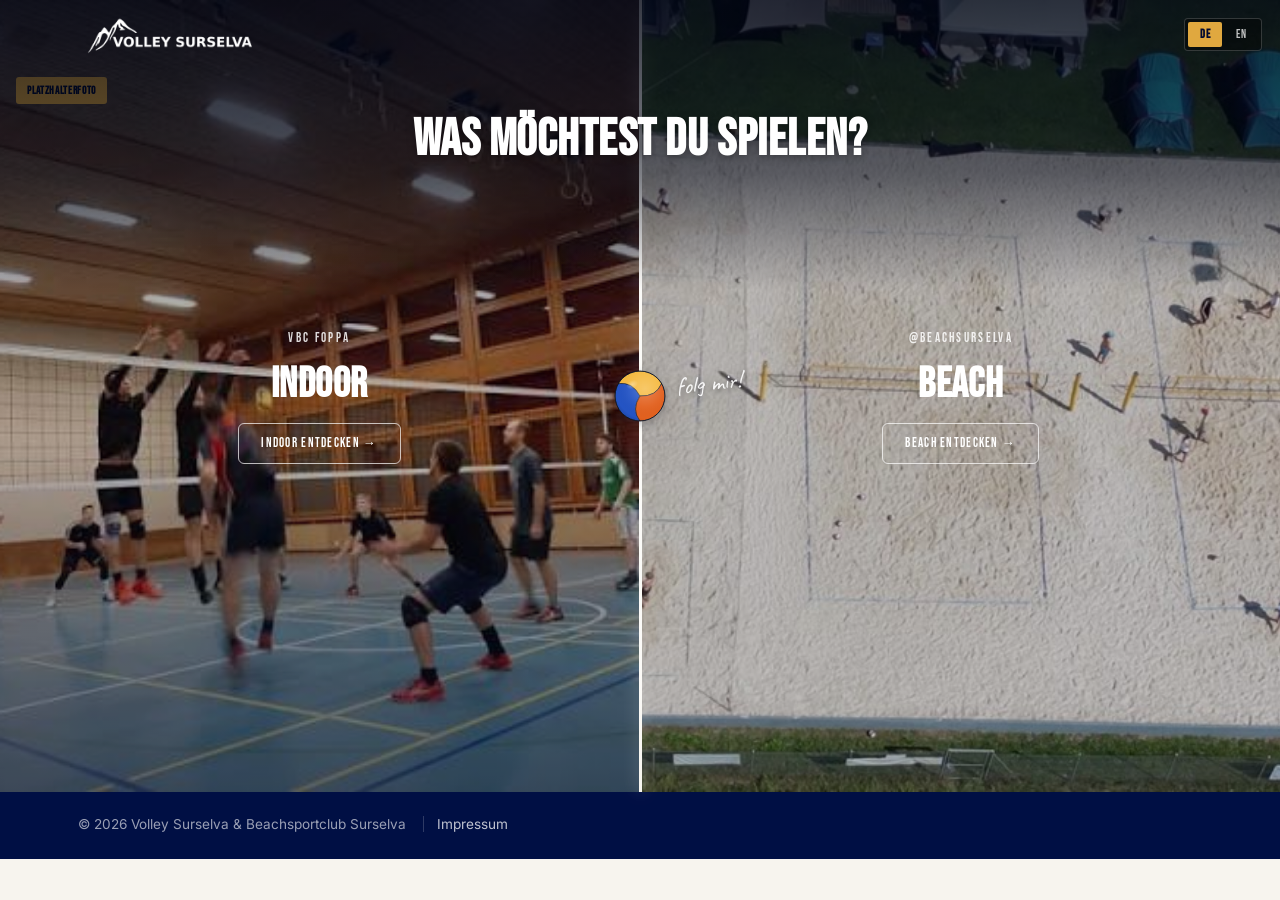
==== commit 03cd2ca6: "Restyle hero, swap display font, clean up team modal Removes the "." separators across the site in f" ====
--- a/index.html
+++ b/index.html
@@ -7,7 +7,7 @@
 <meta name="description" content="Volley Surselva und der Beachsportclub Surselva bringen Volleyball in die Surselva: Hallentrainings für Kids bis Erwachsene, ein eigener Beachvolleyplatz in Ilanz und Camps im Sommer. Schau vorbei oder werde Teil eines Teams.">
 <link rel="preconnect" href="https://fonts.googleapis.com">
 <link rel="preconnect" href="https://fonts.gstatic.com" crossorigin>
-<link href="https://fonts.googleapis.com/css2?family=Oswald:wght@400;500;600;700&family=Inter:wght@400;500;600;700;800&family=Caveat:wght@600;700&display=swap" rel="stylesheet">
+<link href="https://fonts.googleapis.com/css2?family=Bebas+Neue&family=Oswald:wght@400;500;600;700&family=Inter:wght@400;500;600;700;800&family=Caveat:wght@600;700&display=swap" rel="stylesheet">
 <link rel="stylesheet" href="style.css">
 </head>
 <body>
@@ -55,7 +55,7 @@
   <button class="lang-btn" data-lang="en" type="button">EN</button>
 </div>
 
-<header class="site-header">
+<header class="site-header site-header--overlay" id="siteHeader">
   <div class="wrap navbar">
     <a href="#top" class="logo"><img src="images/logo/volley-surselva-logo.png" alt="Volley Surselva" class="logo-img"></a>
   </div>
@@ -101,7 +101,7 @@
 
 <footer class="site-footer" style="padding:1.4rem 0;">
   <div class="wrap">
-    <p class="fine copyright" style="border:none; padding:0; margin:0;">&copy; 2026 Volley Surselva & Beachsportclub Surselva · <a href="impressum.html" class="i18n" data-de="Impressum" data-en="Imprint">Impressum</a></p>
+    <p class="fine copyright" style="border:none; padding:0; margin:0;">&copy; 2026 Volley Surselva & Beachsportclub Surselva <a href="impressum.html" class="copyright-link i18n" data-de="Impressum" data-en="Imprint">Impressum</a></p>
   </div>
 </footer>
 
--- a/style.css
+++ b/style.css
@@ -1,8 +1,8 @@
 :root{
   --navy:#000f44;
   --navy-deep:#000a30;
-  --sand:#cf9a5c;
-  --sand-deep:#a97538;
+  --sand:#e0a83f;
+  --sand-deep:#bd811b;
   --sand-soft:#f2e2c9;
   --paper:#f7f4ee;
   --paper-raised:#ffffff;
@@ -56,7 +56,7 @@
 a:focus-visible, button:focus-visible{ outline:2px solid var(--sand-deep); outline-offset:3px; }
 img, video{ max-width:100%; }
 
-h1,h2,h3{ font-family:"Oswald", "Arial Narrow", sans-serif; font-weight:600; text-transform:uppercase; letter-spacing:0.01em; line-height:1.1; text-wrap:balance; margin:0 0 0.5em; color:var(--ink); }
+h1,h2,h3{ font-family:"Bebas Neue", "Oswald", "Arial Narrow", sans-serif; font-weight:600; text-transform:uppercase; letter-spacing:0.01em; line-height:1.1; text-wrap:balance; margin:0 0 0.5em; color:var(--ink); }
 
 .wrap{ max-width:1180px; margin:0 auto; padding:0 1.75rem; }
 main > section, .site-footer{ padding:3.5rem 0; }
@@ -76,11 +76,11 @@
 .sec-dek{ color:var(--ink-muted); max-width:60ch; }
 .lead{ font-size:1.15rem; color:var(--ink-muted); max-width:62ch; margin:0 auto; }
 .fine{ font-size:0.85rem; color:var(--ink-muted); }
-.eyebrow{ font-family:"Oswald", sans-serif; font-size:0.78rem; letter-spacing:0.16em; text-transform:uppercase; color:var(--sand-deep); margin-bottom:0.7rem; }
+.eyebrow{ font-family:"Bebas Neue", "Oswald", sans-serif; font-size:0.78rem; letter-spacing:0.16em; text-transform:uppercase; color:var(--sand-deep); margin-bottom:0.7rem; }
 
 /* ============ LANGUAGE TOGGLE ============ */
 .lang-toggle{ position:fixed; top:1.1rem; right:1.1rem; z-index:200; display:flex; background:rgba(0,0,0,0.4); border-radius:4px; padding:3px; gap:2px; border:1px solid var(--line-on-navy); }
-.lang-btn{ font-family:"Oswald"; font-size:0.72rem; letter-spacing:0.05em; padding:0.4rem 0.75rem; border-radius:2px; border:none; background:transparent; color:rgba(255,255,255,0.75); cursor:pointer; }
+.lang-btn{ font-family:"Bebas Neue", "Oswald"; font-size:0.72rem; letter-spacing:0.05em; padding:0.4rem 0.75rem; border-radius:2px; border:none; background:transparent; color:rgba(255,255,255,0.75); cursor:pointer; }
 .lang-btn.active{ background:var(--sand); color:var(--navy-deep); font-weight:600; }
 
 /* ============ BALL ============ */
@@ -96,17 +96,19 @@
 .loader-track{ position:relative; width:200px; height:64px; }
 .loader-ball{ position:absolute; left:50%; top:0; width:64px; height:64px; margin-left:-32px; animation: vb-roll-across 1.6s ease-in-out infinite; }
 .loader-ball svg{ animation: vb-spin 0.8s linear infinite; }
-.loader-label{ font-family:"Oswald"; font-size:0.78rem; letter-spacing:0.14em; text-transform:uppercase; color:rgba(255,255,255,0.75); }
+.loader-label{ font-family:"Bebas Neue", "Oswald"; font-size:0.78rem; letter-spacing:0.14em; text-transform:uppercase; color:rgba(255,255,255,0.75); }
 @media (prefers-reduced-motion: reduce){ .loader-ball, .loader-ball svg{ animation:none; } }
 
 /* ============ HEADER / NAV ============ */
-.site-header{ position:sticky; top:0; z-index:100; background:var(--navy); box-shadow:var(--shadow); }
+.site-header{ position:sticky; top:0; z-index:100; background:var(--navy); box-shadow:var(--shadow); transition:background-color 0.25s ease, box-shadow 0.25s ease; }
+.site-header--overlay{ position:fixed; left:0; right:0; background:transparent; box-shadow:none; }
+.site-header--overlay.scrolled{ background:var(--navy); box-shadow:var(--shadow); }
 .navbar{ display:flex; align-items:center; justify-content:space-between; padding:1rem 1.75rem; gap:1.5rem; }
 .logo{ display:flex; align-items:center; text-decoration:none; white-space:nowrap; }
-.logo-img{ height:28px; width:auto; display:block; }
-.footer-logo .logo-img{ height:34px; }
+.logo-img{ height:38px; width:auto; display:block; }
+.footer-logo .logo-img{ height:42px; }
 .links{ display:flex; gap:1.8rem; align-items:center; }
-.links a{ position:relative; font-family:"Oswald"; font-size:0.82rem; letter-spacing:0.05em; text-transform:uppercase; color:rgba(255,255,255,0.82); text-decoration:none; padding-bottom:0.3rem; transition:color 0.2s ease; }
+.links a{ position:relative; font-family:"Bebas Neue", "Oswald"; font-size:0.82rem; letter-spacing:0.05em; text-transform:uppercase; color:rgba(255,255,255,0.82); text-decoration:none; padding-bottom:0.3rem; transition:color 0.2s ease; }
 .links a::after{ content:""; position:absolute; left:50%; right:50%; bottom:0; height:2px; background:var(--sand); transition:left 0.25s ease, right 0.25s ease; }
 .links a:hover{ color:var(--sand); }
 .links a:hover::after{ left:0; right:0; }
@@ -116,7 +118,7 @@
 
 /* ============ BUTTONS ============ */
 .btn{
-  font-family:"Oswald"; font-size:0.85rem; letter-spacing:0.05em; text-transform:uppercase; font-weight:500;
+  font-family:"Bebas Neue", "Oswald"; font-size:0.85rem; letter-spacing:0.05em; text-transform:uppercase; font-weight:500;
   padding:0.75rem 1.5rem; border-radius:var(--radius); border:2px solid transparent; cursor:pointer;
   transition: background 0.15s ease, border-color 0.15s ease, color 0.15s ease;
   display:inline-flex; align-items:center; gap:0.5rem; text-decoration:none;
@@ -132,32 +134,32 @@
 .drawer{ position:fixed; top:0; right:0; bottom:0; width:min(300px, 84vw); background:var(--navy); color:#fff; z-index:150; padding:5.5rem 1.5rem 2rem; transform:translateX(100%); transition:transform 0.3s ease; box-shadow:-10px 0 30px rgba(0,0,0,0.3); }
 .drawer.open{ transform:translateX(0); }
 .drawer-split{ display:flex; gap:0.6rem; margin-bottom:1.4rem; }
-.drawer-split a{ flex:1; text-align:center; padding:1rem 0.4rem; border-radius:var(--radius); font-family:"Oswald"; font-size:0.9rem; letter-spacing:0.06em; text-transform:uppercase; text-decoration:none; color:#fff; }
+.drawer-split a{ flex:1; text-align:center; padding:1rem 0.4rem; border-radius:var(--radius); font-family:"Bebas Neue", "Oswald"; font-size:0.9rem; letter-spacing:0.06em; text-transform:uppercase; text-decoration:none; color:#fff; }
 .drawer-split .d-indoor{ background:rgba(255,255,255,0.1); }
 .drawer-split .d-beach{ background:var(--sand); color:var(--navy-deep); font-weight:600; }
 .drawer ul{ list-style:none; padding:0; margin:0; }
 .drawer li{ border-top:1px solid var(--line-on-navy); }
-.drawer li a{ display:block; padding:1rem 0.2rem; font-family:"Oswald"; font-size:0.95rem; letter-spacing:0.03em; text-transform:uppercase; color:rgba(255,255,255,0.9); text-decoration:none; }
+.drawer li a{ display:block; padding:1rem 0.2rem; font-family:"Bebas Neue", "Oswald"; font-size:0.95rem; letter-spacing:0.03em; text-transform:uppercase; color:rgba(255,255,255,0.9); text-decoration:none; }
 
 /* ============ HERO / COURT + NET ============ */
 .hero-demo{ padding:0 !important; border-top:none !important; }
 .court{ display:flex; position:relative; min-height:88vh; cursor:none; }
-.hero-overlay{ position:absolute; top:0; left:0; right:0; z-index:3; text-align:center; padding:3.5rem 1.5rem 6rem; pointer-events:none; background:linear-gradient(180deg, rgba(0,5,20,0.78) 0%, rgba(0,5,20,0.5) 60%, transparent 100%); }
+.hero-overlay{ position:absolute; top:0; left:0; right:0; z-index:3; text-align:center; padding:7rem 1.5rem 6rem; pointer-events:none; background:linear-gradient(180deg, rgba(0,5,20,0.78) 0%, rgba(0,5,20,0.5) 60%, transparent 100%); }
 .hero-overlay .eyebrow{ color:var(--sand); }
 .hero-overlay h1{ color:#fff; font-size:clamp(2rem, 5vw, 3.2rem); text-shadow:0 2px 8px rgba(0,0,0,0.35); }
 .court-half{ flex:1; position:relative; display:flex; flex-direction:column; align-items:center; justify-content:center; padding:2rem; text-align:center; overflow:hidden; cursor:none; }
 .court-half::after{ content:""; position:absolute; inset:0; background:rgba(0,0,0,0.18); transition:background 0.25s ease; }
 .court-half:hover::after{ background:rgba(0,0,0,0.06); }
 .court-half .content{ position:relative; z-index:1; color:#fff; }
-.court-half .content .kicker{ font-family:"Oswald"; font-size:0.8rem; letter-spacing:0.18em; opacity:0.85; margin-bottom:0.8rem; }
+.court-half .content .kicker{ font-family:"Bebas Neue", "Oswald"; font-size:0.8rem; letter-spacing:0.18em; opacity:0.85; margin-bottom:0.8rem; }
 .court-half .content h2{ color:#fff; font-size:2.6rem; margin-bottom:1rem; }
-.court-half .content .arrow{ font-family:"Oswald"; font-size:0.8rem; letter-spacing:0.1em; border:1.5px solid rgba(255,255,255,0.7); border-radius:var(--radius); padding:0.55rem 1.4rem; display:inline-block; text-decoration:none; transition:background 0.2s ease, color 0.2s ease; cursor:none; }
+.court-half .content .arrow{ font-family:"Bebas Neue", "Oswald"; font-size:0.8rem; letter-spacing:0.1em; border:1.5px solid rgba(255,255,255,0.7); border-radius:var(--radius); padding:0.55rem 1.4rem; display:inline-block; text-decoration:none; transition:background 0.2s ease, color 0.2s ease; cursor:none; }
 .court-half:hover .arrow{ background:#fff; color:var(--navy-deep); }
 .court-indoor{ background-color:var(--navy); background-size:cover; background-position:center; animation: ken-burns 14s ease-in-out infinite alternate; }
 @keyframes ken-burns{ from{ background-size:100%; } to{ background-size:114%; } }
 @media (prefers-reduced-motion: reduce){ .court-indoor{ animation:none; } }
 .court-indoor::before{ content:""; position:absolute; inset:0; background:linear-gradient(0deg, rgba(0,10,40,0.55) 0%, rgba(0,10,40,0.1) 45%, rgba(0,10,40,0.35) 100%); }
-.placeholder-badge{ position:absolute; top:1rem; left:1rem; z-index:2; font-family:"Oswald"; font-size:0.68rem; letter-spacing:0.06em; text-transform:uppercase; background:var(--sand); color:var(--navy-deep); padding:0.3rem 0.7rem; border-radius:3px; font-weight:600; }
+.placeholder-badge{ position:absolute; top:4.8rem; left:1rem; z-index:2; font-family:"Bebas Neue", "Oswald"; font-size:0.68rem; letter-spacing:0.06em; text-transform:uppercase; background:var(--sand); color:var(--navy-deep); padding:0.3rem 0.7rem; border-radius:3px; font-weight:600; }
 .court-beach{ background:var(--sand-deep); }
 .beach-video{ position:absolute; inset:0; width:100%; height:100%; object-fit:cover; z-index:0; }
 
@@ -196,7 +198,7 @@
 .modal-footer{ padding:1.2rem 1.5rem 1.5rem; text-align:center; }
 .modal-footer p{ color:var(--ink-muted); margin:0 0 1rem; }
 .modal-facts{ display:grid; grid-template-columns:repeat(3, 1fr); gap:1.2rem; text-align:left; margin-bottom:1.4rem; padding-top:1rem; border-top:1px solid var(--line); }
-.modal-fact-label{ font-family:"Oswald"; font-size:0.72rem; letter-spacing:0.06em; text-transform:uppercase; color:var(--sand-deep); margin-bottom:0.4rem; }
+.modal-fact-label{ font-family:"Bebas Neue", "Oswald"; font-size:0.72rem; letter-spacing:0.06em; text-transform:uppercase; color:var(--sand-deep); margin-bottom:0.4rem; }
 .modal-fact ul{ margin:0; padding-left:1.1rem; font-size:0.82rem; color:var(--ink-muted); }
 .modal-fact li{ margin-bottom:0.25rem; }
 .modal-fact p{ font-size:0.82rem; margin:0; }
@@ -210,10 +212,16 @@
 .reveal.visible{ opacity:1; transform:translateY(0); }
 
 /* ============ INTRO BAND ============ */
-.intro-band{ position:relative; overflow:hidden; min-height:360px; display:flex; align-items:center; padding:3rem 0; }
-.intro-band-photo-bg{ position:absolute; inset:0; width:100%; height:100%; object-fit:cover; z-index:0; }
-.intro-band-veil{ position:absolute; inset:0; background:linear-gradient(180deg, rgba(0,5,20,0.72) 0%, rgba(0,5,20,0.55) 55%, rgba(0,5,20,0.72) 100%); z-index:0; }
+.intro-band{ position:relative; overflow:hidden; min-height:92vh; display:flex; align-items:center; padding:6.5rem 0 3rem; }
+.intro-band-photo-bg{ position:absolute; inset:0; width:100%; height:100%; object-fit:cover; z-index:0; filter:saturate(1.25) contrast(1.08); }
+.intro-band-veil{ position:absolute; inset:0; background:linear-gradient(180deg, rgba(0,5,20,0.55) 0%, rgba(0,5,20,0.12) 45%, rgba(0,5,20,0.5) 100%); z-index:0; }
 .intro-band-content{ position:relative; z-index:1; width:100%; }
+.intro-band-hook{
+  color:#fff; text-align:center; margin:0 auto 1.2rem; line-height:0.98;
+  font-size:clamp(2.6rem, 9vw, 6.2rem);
+}
+.intro-band-hook span{ display:block; text-shadow:0 3px 16px rgba(0,0,0,0.6), 0 1px 3px rgba(0,0,0,0.5); }
+.hook-accent{ color:var(--sand); }
 .intro-band .lead{
   color:#fff; font-family:"Oswald", sans-serif; font-weight:600; font-size:1.35rem;
   max-width:68ch; margin:0 auto; text-align:center; letter-spacing:0.01em; text-transform:none;
@@ -237,15 +245,15 @@
 .team-slide::after{ content:""; position:absolute; inset:0; background:linear-gradient(0deg, rgba(0,5,20,0.88) 0%, rgba(0,5,20,0.15) 55%, rgba(0,5,20,0.3) 100%); }
 .team-slide-placeholder{ background-image:repeating-linear-gradient(135deg, var(--sand-soft), var(--sand-soft) 10px, var(--navy) 10px, var(--navy) 20px); }
 .team-slide-badge{
-  position:absolute; top:1rem; left:1rem; z-index:1; font-family:"Oswald"; font-size:0.68rem; letter-spacing:0.06em;
+  position:absolute; top:1rem; left:1rem; z-index:1; font-family:"Bebas Neue", "Oswald"; font-size:0.68rem; letter-spacing:0.06em;
   text-transform:uppercase; background:var(--sand); color:var(--navy-deep); padding:0.3rem 0.7rem; border-radius:3px; font-weight:600;
 }
 .team-slide-badge-right{ left:auto; right:1rem; background:rgba(0,0,0,0.5); color:#fff; }
 .team-slide-content{ position:absolute; left:0; right:0; bottom:0; z-index:1; padding:1.4rem; display:flex; flex-direction:column; gap:0.2rem; color:#fff; }
-.team-slide-cat{ font-family:"Oswald"; font-size:0.7rem; letter-spacing:0.1em; text-transform:uppercase; color:var(--sand); }
-.team-slide-name{ font-family:"Oswald"; font-size:1.6rem; font-weight:600; text-transform:uppercase; line-height:1.05; }
+.team-slide-cat{ font-family:"Bebas Neue", "Oswald"; font-size:0.7rem; letter-spacing:0.1em; text-transform:uppercase; color:var(--sand); }
+.team-slide-name{ font-family:"Bebas Neue", "Oswald"; font-size:1.6rem; font-weight:600; text-transform:uppercase; line-height:1.05; }
 .team-slide-meta{ font-size:0.85rem; color:rgba(255,255,255,0.85); margin-top:0.2rem; }
-.team-slide-more{ font-family:"Oswald"; font-size:0.78rem; letter-spacing:0.04em; text-transform:uppercase; color:var(--sand); margin-top:0.6rem; }
+.team-slide-more{ font-family:"Bebas Neue", "Oswald"; font-size:0.78rem; letter-spacing:0.04em; text-transform:uppercase; color:var(--sand); margin-top:0.6rem; }
 .team-slider-arrow{
   position:absolute; top:50%; margin-top:-22px; width:44px; height:44px; border-radius:50%; border:none; z-index:2;
   background:var(--paper-raised); color:var(--ink); box-shadow:var(--shadow); font-size:1.4rem; line-height:1; cursor:pointer;
@@ -259,12 +267,14 @@
 @media (max-width:700px){ .team-slider-arrow{ display:none; } }
 .team-modal-box{ max-height:min(88vh, 820px); overflow-x:hidden; overflow-y:auto; }
 .team-modal-photo{ height:220px; background-size:cover; background-position:center; background-color:var(--navy); }
+.team-modal-facts{ display:flex; flex-wrap:wrap; justify-content:center; gap:1.4rem; text-align:center; margin-bottom:1.2rem; }
+.team-modal-facts .modal-fact{ flex:0 1 160px; text-align:center; }
 .team-modal-ctas{ display:flex; gap:0.8rem; flex-wrap:wrap; justify-content:center; margin-bottom:1.4rem; }
 .team-modal-league{ border-top:1px solid var(--line); padding-top:1.4rem; text-align:left; }
 .team-modal-tables{ display:grid; grid-template-columns:1fr 1fr; gap:1.6rem; }
-.team-modal-table-col h4{ font-family:"Oswald"; font-size:0.78rem; letter-spacing:0.06em; text-transform:uppercase; color:var(--sand-deep); margin:0 0 0.5rem; }
+.team-modal-table-col h4{ font-family:"Bebas Neue", "Oswald"; font-size:0.78rem; letter-spacing:0.06em; text-transform:uppercase; color:var(--sand-deep); margin:0 0 0.5rem; }
 .team-table{ width:100%; border-collapse:collapse; font-size:0.82rem; }
-.team-table th{ text-align:left; font-family:"Oswald"; font-size:0.68rem; letter-spacing:0.04em; text-transform:uppercase; color:var(--ink-muted); padding:0.35rem 0.4rem; border-bottom:1px solid var(--line); }
+.team-table th{ text-align:left; font-family:"Bebas Neue", "Oswald"; font-size:0.68rem; letter-spacing:0.04em; text-transform:uppercase; color:var(--ink-muted); padding:0.35rem 0.4rem; border-bottom:1px solid var(--line); }
 .team-table td{ padding:0.4rem; border-bottom:1px solid var(--line); font-variant-numeric:tabular-nums; }
 .team-table tbody tr:last-child td{ border-bottom:none; }
 .team-modal-stand{ margin-top:1rem; }
@@ -272,10 +282,10 @@
 
 /* ============ TRAININGSZEITEN ============ */
 .training-table{ width:100%; border-collapse:collapse; margin-top:0.4rem; }
-.training-table th{ text-align:left; font-family:"Oswald"; font-size:0.72rem; letter-spacing:0.05em; text-transform:uppercase; color:var(--ink-muted); padding:0.6rem 0.4rem; border-bottom:1px solid var(--line); }
+.training-table th{ text-align:left; font-family:"Bebas Neue", "Oswald"; font-size:0.72rem; letter-spacing:0.05em; text-transform:uppercase; color:var(--ink-muted); padding:0.6rem 0.4rem; border-bottom:1px solid var(--line); }
 .training-table td{ padding:0.7rem 0.4rem; border-bottom:1px solid var(--line); font-size:0.92rem; }
 .training-table tbody tr:last-child td{ border-bottom:none; }
-.training-table td:first-child{ font-family:"Oswald"; font-weight:500; }
+.training-table td:first-child{ font-family:"Bebas Neue", "Oswald"; font-weight:500; }
 .training-table td:last-child{ text-align:right; color:var(--ink-muted); font-variant-numeric:tabular-nums; }
 
 /* ============ EVENT CARDS ============ */
@@ -289,10 +299,10 @@
 .event-card::after{ content:""; position:absolute; inset:0; background:linear-gradient(0deg, rgba(0,5,20,0.85) 0%, rgba(0,5,20,0.1) 45%, rgba(0,5,20,0.35) 100%); z-index:0; }
 .event-card:hover{ box-shadow:0 6px 14px -8px rgba(13,19,33,0.3); }
 .event-card:focus-visible{ outline:3px solid var(--sand); outline-offset:2px; }
-.event-card-date{ position:relative; z-index:1; font-family:"Oswald"; font-size:0.7rem; letter-spacing:0.04em; text-transform:uppercase; color:#fff; background:rgba(0,0,0,0.4); padding:0.3rem 0.6rem; border-radius:3px; }
+.event-card-date{ position:relative; z-index:1; font-family:"Bebas Neue", "Oswald"; font-size:0.7rem; letter-spacing:0.04em; text-transform:uppercase; color:#fff; background:rgba(0,0,0,0.4); padding:0.3rem 0.6rem; border-radius:3px; }
 .event-card-bottom{ position:relative; z-index:1; display:flex; flex-direction:column; gap:0.2rem; }
 .event-card-meta{ font-family:"Inter"; font-size:0.74rem; color:rgba(255,255,255,0.8); }
-.event-card-name{ font-family:"Oswald"; font-size:1.35rem; color:#fff; text-transform:uppercase; line-height:1.05; }
+.event-card-name{ font-family:"Bebas Neue", "Oswald"; font-size:1.35rem; color:#fff; text-transform:uppercase; line-height:1.05; }
 @media (max-width:900px){ .event-card-row{ grid-template-columns:repeat(2, 1fr); } }
 @media (max-width:520px){ .event-card-row{ grid-template-columns:1fr; } }
 
@@ -302,7 +312,7 @@
 .press-ring-photo{ width:110px; height:110px; border-radius:50%; background-size:cover; background-position:center; filter:grayscale(1) contrast(1.05); border:3px solid var(--line); transition:transform 0.25s ease, filter 0.25s ease, border-color 0.25s ease; }
 .press-ring:hover .press-ring-photo, .press-ring:focus-visible .press-ring-photo{ filter:grayscale(0); transform:scale(1.06); border-color:var(--sand); }
 .press-ring:focus-visible{ outline:none; }
-.press-ring-source{ font-family:"Oswald"; font-size:0.85rem; }
+.press-ring-source{ font-family:"Bebas Neue", "Oswald"; font-size:0.85rem; }
 .press-ring-date{ font-size:0.74rem; color:var(--ink-muted); font-variant-numeric:tabular-nums; }
 .press-ring-noimg{ background:var(--navy); filter:none; display:flex; align-items:center; justify-content:center; }
 .press-ring-link:hover .press-ring-noimg, .press-ring-link:focus-visible .press-ring-noimg{ transform:scale(1.06); border-color:var(--sand); }
@@ -314,7 +324,7 @@
 /* ============ VORSTAND ============ */
 .board-row{ display:flex; align-items:center; flex-wrap:wrap; gap:0.7rem; margin-bottom:0.8rem; padding-bottom:0.8rem; border-bottom:1px solid var(--line); }
 .board-row:last-child{ margin-bottom:0; border-bottom:none; }
-.board-club-label{ font-family:"Oswald"; font-size:0.72rem; letter-spacing:0.05em; text-transform:uppercase; width:100%; margin-bottom:0.2rem; }
+.board-club-label{ font-family:"Bebas Neue", "Oswald"; font-size:0.72rem; letter-spacing:0.05em; text-transform:uppercase; width:100%; margin-bottom:0.2rem; }
 .board-club-label-indoor{ color:var(--navy); }
 :root[data-theme="dark"] .board-club-label-indoor{ color:var(--sand); }
 .board-club-label-beach{ color:var(--sand-deep); }
@@ -328,7 +338,7 @@
 /* ============ CONTACT FORM ============ */
 .contact-form{ text-align:left; margin-top:1.6rem; }
 .form-row{ display:grid; grid-template-columns:1fr 1fr; gap:1rem; margin-bottom:1rem; }
-.contact-form label{ display:flex; flex-direction:column; gap:0.4rem; font-size:0.82rem; color:var(--ink-muted); font-family:"Oswald"; letter-spacing:0.03em; text-transform:uppercase; }
+.contact-form label{ display:flex; flex-direction:column; gap:0.4rem; font-size:0.82rem; color:var(--ink-muted); font-family:"Bebas Neue", "Oswald"; letter-spacing:0.03em; text-transform:uppercase; }
 .form-full{ margin-bottom:1rem; }
 .contact-form input, .contact-form select, .contact-form textarea{
   font-family:"Inter"; font-size:0.95rem; color:var(--ink); background:var(--paper-raised);
@@ -342,9 +352,9 @@
 /* ============ TWO COL / STATS ============ */
 .two-col{ display:grid; grid-template-columns:1.4fr 1fr; gap:2.5rem; align-items:center; }
 .stat-block{ text-align:center; background:var(--paper-raised); border:1px solid var(--line); border-radius:var(--radius); padding:2.5rem 1rem; box-shadow:var(--shadow); }
-.stat-block .num{ display:block; font-family:"Oswald"; font-weight:700; font-size:5rem; line-height:0.9; color:var(--navy); }
+.stat-block .num{ display:block; font-family:"Bebas Neue", "Oswald"; font-weight:700; font-size:5rem; line-height:0.9; color:var(--navy); }
 :root[data-theme="dark"] .stat-block .num, @media (prefers-color-scheme:dark){ .stat-block .num{ color:var(--sand);} }
-.stat-block .cap{ font-family:"Oswald"; font-size:1rem; text-transform:uppercase; letter-spacing:0.04em; color:var(--ink-muted); }
+.stat-block .cap{ font-family:"Bebas Neue", "Oswald"; font-size:1rem; text-transform:uppercase; letter-spacing:0.04em; color:var(--ink-muted); }
 
 /* ============ BEACH-ANLAGE ============ */
 .beach-video-wrap{ border-radius:var(--radius); overflow:hidden; box-shadow:var(--shadow); border:1px solid var(--line); background:#000; margin-bottom:1.6rem; }
@@ -386,7 +396,7 @@
 .map-pin-row:hover{ border-color:var(--sand); }
 .map-pin-emoji{ font-size:1.3rem; line-height:1; }
 .map-info{ display:flex; flex-direction:column; }
-.map-info-title{ font-family:"Oswald"; font-size:0.88rem; text-transform:uppercase; letter-spacing:0.02em; }
+.map-info-title{ font-family:"Bebas Neue", "Oswald"; font-size:0.88rem; text-transform:uppercase; letter-spacing:0.02em; }
 .map-info-sub{ font-size:0.76rem; color:var(--ink-muted); }
 
 /* ============ FOOTER ============ */
@@ -400,20 +410,32 @@
 .site-footer a:hover{ text-decoration:underline; }
 .copyright{ border-top:1px solid var(--line-on-navy); padding-top:1.2rem; }
 .copyright a{ color:rgba(255,255,255,0.75); }
+.copyright-link{ margin-left:0.8rem; padding-left:0.8rem; border-left:1px solid var(--line-on-navy); }
 
 /* ============ SOCIAL ============ */
 .social-row{ display:flex; gap:1.2rem; flex-wrap:wrap; }
 .social-icon{ display:flex; flex-direction:column; align-items:center; gap:0.4rem; text-decoration:none; color:rgba(255,255,255,0.85); }
 .social-icon svg{ width:34px; height:34px; padding:7px; border-radius:50%; border:1.5px solid rgba(255,255,255,0.35); transition:border-color 0.2s ease, color 0.2s ease, transform 0.2s ease; }
 .social-icon:hover svg{ border-color:var(--sand); color:var(--sand); transform:translateY(-2px); }
-.social-icon span{ font-size:0.72rem; font-family:"Oswald"; letter-spacing:0.02em; }
+.social-icon span{ font-size:0.72rem; font-family:"Bebas Neue", "Oswald"; letter-spacing:0.02em; }
 
 /* ============ SPONSORS ============ */
-.sponsor-strip{ background:#f4f1ea; padding:2rem 0; }
+.sponsor-strip{ background:#f4f1ea; padding:2rem 0; overflow:hidden; }
 .sponsor-strip .eyebrow{ text-align:center; color:#a97538; }
-.sponsor-grid{ display:grid; grid-template-columns:repeat(5, 1fr); gap:1.6rem; align-items:center; }
-.sponsor-grid img{ width:100%; height:auto; max-height:40px; object-fit:contain; opacity:0.8; transition:opacity 0.2s ease, transform 0.2s ease; }
-.sponsor-grid img:hover{ opacity:1; transform:translateY(-2px); }
+.sponsor-viewport{
+  overflow:hidden; width:100%; margin-top:1.4rem;
+  -webkit-mask-image:linear-gradient(90deg, transparent, #000 6%, #000 94%, transparent);
+  mask-image:linear-gradient(90deg, transparent, #000 6%, #000 94%, transparent);
+}
+.sponsor-track{ display:flex; align-items:center; gap:3rem; width:max-content; animation: gallery-scroll 28s linear infinite; }
+.sponsor-viewport:hover .sponsor-track, .sponsor-viewport:focus-within .sponsor-track{ animation-play-state:paused; }
+.sponsor-track img{ height:40px; width:auto; max-width:140px; object-fit:contain; opacity:0.8; flex-shrink:0; transition:opacity 0.2s ease; }
+.sponsor-track img:hover{ opacity:1; }
+@media (max-width:480px){ .sponsor-track img{ height:30px; } .sponsor-track{ gap:2rem; } }
+@media (prefers-reduced-motion: reduce){
+  .sponsor-track{ animation:none; }
+  .sponsor-viewport{ overflow-x:auto; -webkit-mask-image:none; mask-image:none; }
+}
 
 /* ============ CAMP / RETREAT PROMO ============ */
 .camp-promo{
@@ -428,7 +450,7 @@
 .camp-promo-ball{ position:absolute; left:-6px; top:50%; width:56px; height:56px; margin-top:-28px; filter:drop-shadow(0 3px 5px rgba(13,19,33,0.25)); }
 .camp-promo.show .camp-promo-ball{ animation: camp-ball-roll-in 0.7s cubic-bezier(0.2,0.7,0.3,1.2) both; }
 @keyframes camp-ball-roll-in{ from{ transform:translateX(-90px) rotate(-260deg); opacity:0; } to{ transform:translateX(0) rotate(0deg); opacity:1; } }
-.camp-promo-title{ font-family:"Oswald"; font-size:0.98rem; text-transform:uppercase; letter-spacing:0.02em; }
+.camp-promo-title{ font-family:"Bebas Neue", "Oswald"; font-size:0.98rem; text-transform:uppercase; letter-spacing:0.02em; }
 .camp-promo-text{ font-size:0.84rem; color:var(--ink-muted); margin:0; }
 .camp-promo .btn{ align-self:flex-start; padding:0.55rem 1.1rem; font-size:0.78rem; margin-top:0.2rem; }
 @media (prefers-reduced-motion: reduce){ .camp-promo{ transition:opacity 0.3s ease; transform:none; } .camp-promo.show .camp-promo-ball{ animation:none; } }
@@ -442,7 +464,7 @@
   .court{ flex-direction:column; min-height:auto; }
   .court-half{ min-height:340px; }
   .court-seam{ width:100%; height:3px; background:linear-gradient(90deg, transparent, rgba(255,255,255,0.55) 15%, rgba(255,255,255,0.55) 85%, transparent); }
-  .hero-overlay{ padding:2.2rem 1.2rem 3rem; }
+  .hero-overlay{ padding:5.5rem 1.2rem 3rem; }
   .two-col{ grid-template-columns:1fr; text-align:center; }
   .two-col .btn, .two-col .fine{ margin-left:auto; margin-right:auto; }
   .footer-grid{ grid-template-columns:1fr; gap:1.5rem; }
@@ -451,7 +473,6 @@
   .cal-timeline{ flex-wrap:wrap; }
   .cal-pill{ flex-basis:30%; }
   .map-grid{ grid-template-columns:1fr; }
-  .sponsor-grid{ grid-template-columns:repeat(3,1fr); }
 }
 
 @media (max-width:480px){
@@ -464,7 +485,6 @@
   .press-ring-icon{ font-size:1.7rem; }
   .press-ring-row{ gap:1.1rem; }
   .event-card{ height:240px; }
-  .sponsor-grid{ grid-template-columns:repeat(2,1fr); gap:1.2rem; }
   .drawer{ width:min(280px, 88vw); padding:5rem 1.2rem 2rem; }
   .cal-embed{ height:460px; }
 }
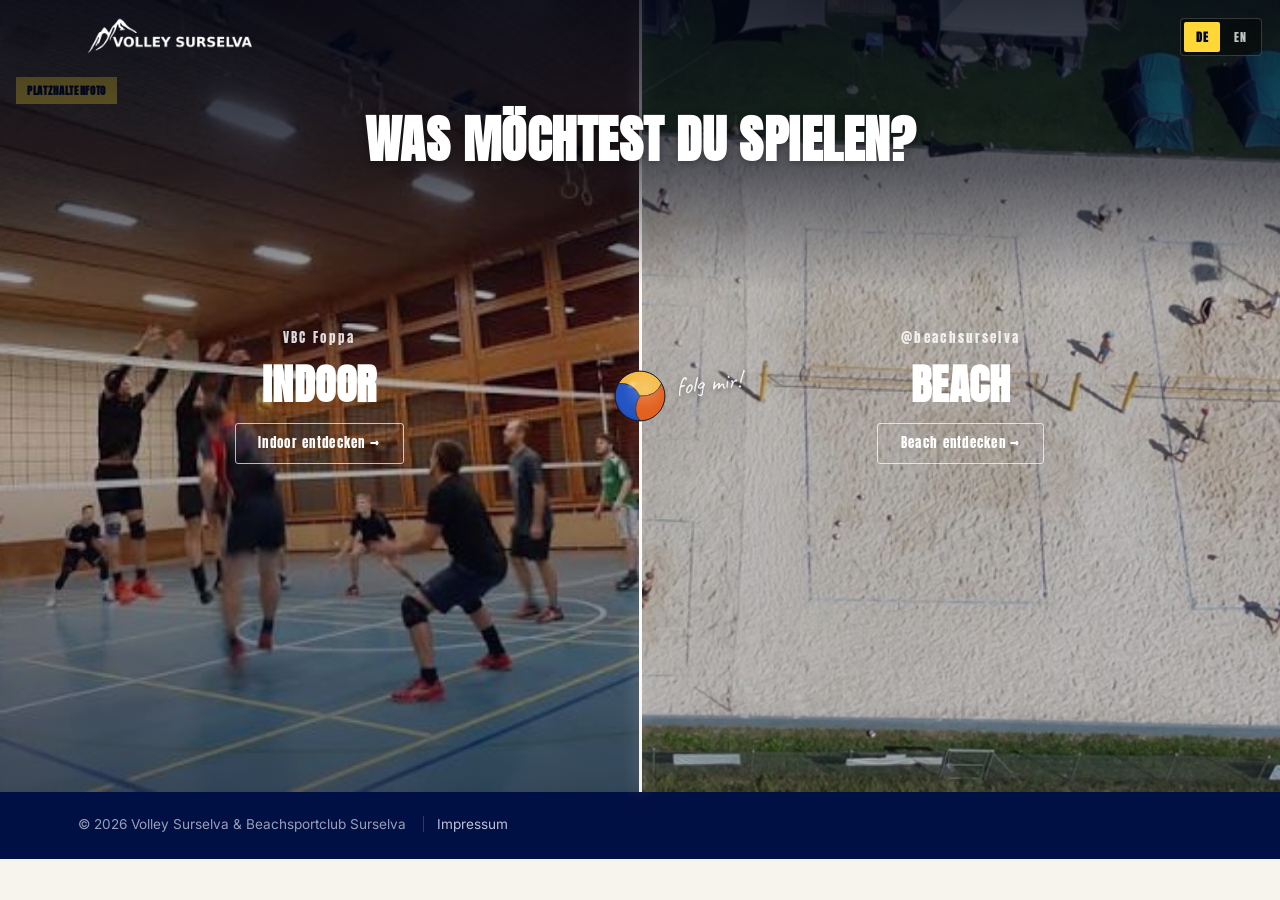
==== commit 4d05a6a7: "Swap display font from Bebas Neue to Anton Matches the headline font vbc-wetzikon.ch uses (confirmed" ====
--- a/index.html
+++ b/index.html
@@ -7,7 +7,7 @@
 <meta name="description" content="Volley Surselva und der Beachsportclub Surselva bringen Volleyball in die Surselva: Hallentrainings für Kids bis Erwachsene, ein eigener Beachvolleyplatz in Ilanz und Camps im Sommer. Schau vorbei oder werde Teil eines Teams.">
 <link rel="preconnect" href="https://fonts.googleapis.com">
 <link rel="preconnect" href="https://fonts.gstatic.com" crossorigin>
-<link href="https://fonts.googleapis.com/css2?family=Bebas+Neue&family=Oswald:wght@400;500;600;700&family=Inter:wght@400;500;600;700;800&family=Caveat:wght@600;700&display=swap" rel="stylesheet">
+<link href="https://fonts.googleapis.com/css2?family=Anton&family=Oswald:wght@400;500;600;700&family=Inter:wght@400;500;600;700;800&family=Caveat:wght@600;700&display=swap" rel="stylesheet">
 <link rel="stylesheet" href="style.css">
 </head>
 <body>
--- a/style.css
+++ b/style.css
@@ -1,8 +1,9 @@
 :root{
   --navy:#000f44;
   --navy-deep:#000a30;
-  --sand:#e0a83f;
-  --sand-deep:#bd811b;
+  --sand:#FFD737;
+  --sand-rgb:255,215,55;
+  --sand-deep:#D9A700;
   --sand-soft:#f2e2c9;
   --paper:#f7f4ee;
   --paper-raised:#ffffff;
@@ -10,16 +11,16 @@
   --ink-muted:#565f74;
   --line:#e0ddd3;
   --line-on-navy:rgba(255,255,255,0.18);
-  --shadow: 0 1px 2px rgba(13,19,33,0.07), 0 3px 8px -4px rgba(13,19,33,0.16);
-  --radius: 6px;
+  --shadow: none;
+  --radius: 3px;
 }
 
 @media (prefers-color-scheme: dark){
   :root:not([data-theme="light"]){
     --navy:#0b1a52;
     --navy-deep:#050c26;
-    --sand:#e0ac6e;
-    --sand-deep:#f0c88f;
+    --sand:#FFD737;
+    --sand-deep:#FFE066;
     --sand-soft:#2c2313;
     --paper:#0a0d16;
     --paper-raised:#141826;
@@ -27,13 +28,13 @@
     --ink-muted:#9aa1b5;
     --line:#242b3d;
     --line-on-navy:rgba(255,255,255,0.14);
-    --shadow: 0 1px 2px rgba(0,0,0,0.35), 0 4px 12px -6px rgba(0,0,0,0.5);
+    --shadow: none;
   }
 }
 :root[data-theme="dark"]{
-  --navy:#0b1a52; --navy-deep:#050c26; --sand:#e0ac6e; --sand-deep:#f0c88f; --sand-soft:#2c2313;
+  --navy:#0b1a52; --navy-deep:#050c26; --sand:#FFD737; --sand-deep:#FFE066; --sand-soft:#2c2313;
   --paper:#0a0d16; --paper-raised:#141826; --ink:#eceef4; --ink-muted:#9aa1b5; --line:#242b3d;
-  --line-on-navy:rgba(255,255,255,0.14); --shadow: 0 1px 2px rgba(0,0,0,0.35), 0 4px 12px -6px rgba(0,0,0,0.5);
+  --line-on-navy:rgba(255,255,255,0.14); --shadow: none;
 }
 
 *{ box-sizing:border-box; }
@@ -56,10 +57,10 @@
 a:focus-visible, button:focus-visible{ outline:2px solid var(--sand-deep); outline-offset:3px; }
 img, video{ max-width:100%; }
 
-h1,h2,h3{ font-family:"Bebas Neue", "Oswald", "Arial Narrow", sans-serif; font-weight:600; text-transform:uppercase; letter-spacing:0.01em; line-height:1.1; text-wrap:balance; margin:0 0 0.5em; color:var(--ink); }
+h1,h2,h3{ font-family:"Anton", "Oswald", "Arial Narrow", sans-serif; font-weight:600; text-transform:uppercase; letter-spacing:0.01em; line-height:1.1; text-wrap:balance; margin:0 0 0.5em; color:var(--ink); }
 
 .wrap{ max-width:1180px; margin:0 auto; padding:0 1.75rem; }
-main > section, .site-footer{ padding:3.5rem 0; }
+main > section, .site-footer{ padding:2.5rem 0; }
 main > section + section{ border-top:1px solid var(--line); }
 #gallery, #kontakt, #news, #vorstand{ background:var(--paper-raised); }
 
@@ -71,20 +72,20 @@
 .zone-beach{ border-left-color:var(--sand-deep); }
 .zone-beach .stat-block{ background:rgba(207,154,92,0.1); border-color:rgba(207,154,92,0.3); }
 .section-narrow{ max-width:760px; margin:0 auto; padding:2.5rem 1.75rem; text-align:center; }
-.section-head{ margin-bottom:1.6rem; }
+.section-head{ margin-bottom:1.1rem; }
 .section-head h2{ font-size:clamp(1.6rem, 3vw, 2.1rem); }
 .sec-dek{ color:var(--ink-muted); max-width:60ch; }
 .lead{ font-size:1.15rem; color:var(--ink-muted); max-width:62ch; margin:0 auto; }
 .fine{ font-size:0.85rem; color:var(--ink-muted); }
-.eyebrow{ font-family:"Bebas Neue", "Oswald", sans-serif; font-size:0.78rem; letter-spacing:0.16em; text-transform:uppercase; color:var(--sand-deep); margin-bottom:0.7rem; }
+.eyebrow{ font-family:"Anton", "Oswald", sans-serif; font-size:0.78rem; letter-spacing:0.16em; text-transform:uppercase; color:var(--sand-deep); margin-bottom:0.4rem; }
 
 /* ============ LANGUAGE TOGGLE ============ */
 .lang-toggle{ position:fixed; top:1.1rem; right:1.1rem; z-index:200; display:flex; background:rgba(0,0,0,0.4); border-radius:4px; padding:3px; gap:2px; border:1px solid var(--line-on-navy); }
-.lang-btn{ font-family:"Bebas Neue", "Oswald"; font-size:0.72rem; letter-spacing:0.05em; padding:0.4rem 0.75rem; border-radius:2px; border:none; background:transparent; color:rgba(255,255,255,0.75); cursor:pointer; }
+.lang-btn{ font-family:"Anton", "Oswald"; font-size:0.72rem; letter-spacing:0.05em; padding:0.4rem 0.75rem; border-radius:2px; border:none; background:transparent; color:rgba(255,255,255,0.75); cursor:pointer; }
 .lang-btn.active{ background:var(--sand); color:var(--navy-deep); font-weight:600; }
 
 /* ============ BALL ============ */
-.ball-icon{ display:block; width:100%; height:100%; filter:drop-shadow(0 3px 5px rgba(13,19,33,0.25)); }
+.ball-icon{ display:block; width:100%; height:100%; }
 @keyframes bg-drift{ from{ background-position: 0% 0%, 0% 0%, 0% 0%, 0% 0%; } to{ background-position: 3% 4%, -4% -3%, -3% -4%, 4% 3%; } }
 @keyframes vb-spin{ to{ transform:rotate(360deg); } }
 @keyframes vb-idle{ 0%,100%{ transform:translateY(0); } 50%{ transform:translateY(-10px); } }
@@ -96,7 +97,7 @@
 .loader-track{ position:relative; width:200px; height:64px; }
 .loader-ball{ position:absolute; left:50%; top:0; width:64px; height:64px; margin-left:-32px; animation: vb-roll-across 1.6s ease-in-out infinite; }
 .loader-ball svg{ animation: vb-spin 0.8s linear infinite; }
-.loader-label{ font-family:"Bebas Neue", "Oswald"; font-size:0.78rem; letter-spacing:0.14em; text-transform:uppercase; color:rgba(255,255,255,0.75); }
+.loader-label{ font-family:"Anton", "Oswald"; font-size:0.78rem; letter-spacing:0.14em; text-transform:uppercase; color:rgba(255,255,255,0.75); }
 @media (prefers-reduced-motion: reduce){ .loader-ball, .loader-ball svg{ animation:none; } }
 
 /* ============ HEADER / NAV ============ */
@@ -108,7 +109,7 @@
 .logo-img{ height:38px; width:auto; display:block; }
 .footer-logo .logo-img{ height:42px; }
 .links{ display:flex; gap:1.8rem; align-items:center; }
-.links a{ position:relative; font-family:"Bebas Neue", "Oswald"; font-size:0.82rem; letter-spacing:0.05em; text-transform:uppercase; color:rgba(255,255,255,0.82); text-decoration:none; padding-bottom:0.3rem; transition:color 0.2s ease; }
+.links a{ position:relative; font-family:"Anton", "Oswald"; font-size:0.82rem; letter-spacing:0.05em; text-transform:uppercase; color:rgba(255,255,255,0.82); text-decoration:none; padding-bottom:0.3rem; transition:color 0.2s ease; }
 .links a::after{ content:""; position:absolute; left:50%; right:50%; bottom:0; height:2px; background:var(--sand); transition:left 0.25s ease, right 0.25s ease; }
 .links a:hover{ color:var(--sand); }
 .links a:hover::after{ left:0; right:0; }
@@ -118,7 +119,7 @@
 
 /* ============ BUTTONS ============ */
 .btn{
-  font-family:"Bebas Neue", "Oswald"; font-size:0.85rem; letter-spacing:0.05em; text-transform:uppercase; font-weight:500;
+  font-family:"Anton", "Oswald"; font-size:0.85rem; letter-spacing:0.05em; text-transform:uppercase; font-weight:500;
   padding:0.75rem 1.5rem; border-radius:var(--radius); border:2px solid transparent; cursor:pointer;
   transition: background 0.15s ease, border-color 0.15s ease, color 0.15s ease;
   display:inline-flex; align-items:center; gap:0.5rem; text-decoration:none;
@@ -131,15 +132,15 @@
 .btn-secondary:hover{ background:var(--navy); color:#fff; }
 
 /* ============ DRAWER (mobile nav) ============ */
-.drawer{ position:fixed; top:0; right:0; bottom:0; width:min(300px, 84vw); background:var(--navy); color:#fff; z-index:150; padding:5.5rem 1.5rem 2rem; transform:translateX(100%); transition:transform 0.3s ease; box-shadow:-10px 0 30px rgba(0,0,0,0.3); }
+.drawer{ position:fixed; top:0; right:0; bottom:0; width:min(300px, 84vw); background:var(--navy); color:#fff; z-index:150; padding:5.5rem 1.5rem 2rem; transform:translateX(100%); transition:transform 0.3s ease; }
 .drawer.open{ transform:translateX(0); }
 .drawer-split{ display:flex; gap:0.6rem; margin-bottom:1.4rem; }
-.drawer-split a{ flex:1; text-align:center; padding:1rem 0.4rem; border-radius:var(--radius); font-family:"Bebas Neue", "Oswald"; font-size:0.9rem; letter-spacing:0.06em; text-transform:uppercase; text-decoration:none; color:#fff; }
+.drawer-split a{ flex:1; text-align:center; padding:1rem 0.4rem; border-radius:var(--radius); font-family:"Anton", "Oswald"; font-size:0.9rem; letter-spacing:0.06em; text-transform:uppercase; text-decoration:none; color:#fff; }
 .drawer-split .d-indoor{ background:rgba(255,255,255,0.1); }
 .drawer-split .d-beach{ background:var(--sand); color:var(--navy-deep); font-weight:600; }
 .drawer ul{ list-style:none; padding:0; margin:0; }
 .drawer li{ border-top:1px solid var(--line-on-navy); }
-.drawer li a{ display:block; padding:1rem 0.2rem; font-family:"Bebas Neue", "Oswald"; font-size:0.95rem; letter-spacing:0.03em; text-transform:uppercase; color:rgba(255,255,255,0.9); text-decoration:none; }
+.drawer li a{ display:block; padding:1rem 0.2rem; font-family:"Anton", "Oswald"; font-size:0.95rem; letter-spacing:0.03em; text-transform:uppercase; color:rgba(255,255,255,0.9); text-decoration:none; }
 
 /* ============ HERO / COURT + NET ============ */
 .hero-demo{ padding:0 !important; border-top:none !important; }
@@ -151,15 +152,15 @@
 .court-half::after{ content:""; position:absolute; inset:0; background:rgba(0,0,0,0.18); transition:background 0.25s ease; }
 .court-half:hover::after{ background:rgba(0,0,0,0.06); }
 .court-half .content{ position:relative; z-index:1; color:#fff; }
-.court-half .content .kicker{ font-family:"Bebas Neue", "Oswald"; font-size:0.8rem; letter-spacing:0.18em; opacity:0.85; margin-bottom:0.8rem; }
+.court-half .content .kicker{ font-family:"Anton", "Oswald"; font-size:0.8rem; letter-spacing:0.18em; opacity:0.85; margin-bottom:0.8rem; }
 .court-half .content h2{ color:#fff; font-size:2.6rem; margin-bottom:1rem; }
-.court-half .content .arrow{ font-family:"Bebas Neue", "Oswald"; font-size:0.8rem; letter-spacing:0.1em; border:1.5px solid rgba(255,255,255,0.7); border-radius:var(--radius); padding:0.55rem 1.4rem; display:inline-block; text-decoration:none; transition:background 0.2s ease, color 0.2s ease; cursor:none; }
+.court-half .content .arrow{ font-family:"Anton", "Oswald"; font-size:0.8rem; letter-spacing:0.1em; border:1.5px solid rgba(255,255,255,0.7); border-radius:var(--radius); padding:0.55rem 1.4rem; display:inline-block; text-decoration:none; transition:background 0.2s ease, color 0.2s ease; cursor:none; }
 .court-half:hover .arrow{ background:#fff; color:var(--navy-deep); }
 .court-indoor{ background-color:var(--navy); background-size:cover; background-position:center; animation: ken-burns 14s ease-in-out infinite alternate; }
 @keyframes ken-burns{ from{ background-size:100%; } to{ background-size:114%; } }
 @media (prefers-reduced-motion: reduce){ .court-indoor{ animation:none; } }
 .court-indoor::before{ content:""; position:absolute; inset:0; background:linear-gradient(0deg, rgba(0,10,40,0.55) 0%, rgba(0,10,40,0.1) 45%, rgba(0,10,40,0.35) 100%); }
-.placeholder-badge{ position:absolute; top:4.8rem; left:1rem; z-index:2; font-family:"Bebas Neue", "Oswald"; font-size:0.68rem; letter-spacing:0.06em; text-transform:uppercase; background:var(--sand); color:var(--navy-deep); padding:0.3rem 0.7rem; border-radius:3px; font-weight:600; }
+.placeholder-badge{ position:absolute; top:4.8rem; left:1rem; z-index:2; font-family:"Anton", "Oswald"; font-size:0.68rem; letter-spacing:0.06em; text-transform:uppercase; background:rgba(var(--sand-rgb), 0.85); color:var(--navy-deep); padding:0.3rem 0.7rem; border-radius:0; font-weight:600; }
 .court-beach{ background:var(--sand-deep); }
 .beach-video{ position:absolute; inset:0; width:100%; height:100%; object-fit:cover; z-index:0; }
 
@@ -191,14 +192,14 @@
 /* ============ VIDEO MODAL ============ */
 .modal-overlay{ position:fixed; inset:0; z-index:500; background:rgba(0,10,48,0.88); display:flex; align-items:center; justify-content:center; padding:2rem; opacity:0; visibility:hidden; transition:opacity 0.25s ease, visibility 0.25s ease; }
 .modal-overlay.open{ opacity:1; visibility:visible; }
-.modal-box{ position:relative; width:min(880px, 100%); background:var(--paper-raised); border-radius:var(--radius); overflow:hidden; box-shadow:0 10px 30px rgba(0,0,0,0.35); transform:scale(0.96); transition:transform 0.25s ease; }
+.modal-box{ position:relative; width:min(880px, 100%); background:var(--paper-raised); border-radius:var(--radius); overflow:hidden; transform:scale(0.96); transition:transform 0.25s ease; }
 .modal-overlay.open .modal-box{ transform:scale(1); }
 .modal-close{ position:absolute; top:0.8rem; right:0.8rem; z-index:2; width:36px; height:36px; border-radius:50%; border:none; background:rgba(0,0,0,0.5); color:#fff; font-size:1rem; cursor:pointer; }
 .modal-box video{ width:100%; max-height:60vh; display:block; background:#000; }
 .modal-footer{ padding:1.2rem 1.5rem 1.5rem; text-align:center; }
 .modal-footer p{ color:var(--ink-muted); margin:0 0 1rem; }
 .modal-facts{ display:grid; grid-template-columns:repeat(3, 1fr); gap:1.2rem; text-align:left; margin-bottom:1.4rem; padding-top:1rem; border-top:1px solid var(--line); }
-.modal-fact-label{ font-family:"Bebas Neue", "Oswald"; font-size:0.72rem; letter-spacing:0.06em; text-transform:uppercase; color:var(--sand-deep); margin-bottom:0.4rem; }
+.modal-fact-label{ font-family:"Anton", "Oswald"; font-size:0.72rem; letter-spacing:0.06em; text-transform:uppercase; color:var(--sand-deep); margin-bottom:0.4rem; }
 .modal-fact ul{ margin:0; padding-left:1.1rem; font-size:0.82rem; color:var(--ink-muted); }
 .modal-fact li{ margin-bottom:0.25rem; }
 .modal-fact p{ font-size:0.82rem; margin:0; }
@@ -241,19 +242,19 @@
   overflow:hidden; cursor:pointer; background-size:cover; background-position:center; background-color:var(--navy);
   border:none; padding:0; text-align:left; box-shadow:var(--shadow); transition:box-shadow 0.2s ease;
 }
-.team-slide:hover{ box-shadow:0 6px 16px -8px rgba(13,19,33,0.3); }
+.team-slide:hover{ filter:brightness(1.05); }
 .team-slide::after{ content:""; position:absolute; inset:0; background:linear-gradient(0deg, rgba(0,5,20,0.88) 0%, rgba(0,5,20,0.15) 55%, rgba(0,5,20,0.3) 100%); }
 .team-slide-placeholder{ background-image:repeating-linear-gradient(135deg, var(--sand-soft), var(--sand-soft) 10px, var(--navy) 10px, var(--navy) 20px); }
 .team-slide-badge{
-  position:absolute; top:1rem; left:1rem; z-index:1; font-family:"Bebas Neue", "Oswald"; font-size:0.68rem; letter-spacing:0.06em;
-  text-transform:uppercase; background:var(--sand); color:var(--navy-deep); padding:0.3rem 0.7rem; border-radius:3px; font-weight:600;
+  position:absolute; top:1rem; left:1rem; z-index:1; font-family:"Anton", "Oswald"; font-size:0.68rem; letter-spacing:0.06em;
+  text-transform:uppercase; background:rgba(var(--sand-rgb), 0.85); color:var(--navy-deep); padding:0.3rem 0.7rem; border-radius:0; font-weight:600;
 }
 .team-slide-badge-right{ left:auto; right:1rem; background:rgba(0,0,0,0.5); color:#fff; }
 .team-slide-content{ position:absolute; left:0; right:0; bottom:0; z-index:1; padding:1.4rem; display:flex; flex-direction:column; gap:0.2rem; color:#fff; }
-.team-slide-cat{ font-family:"Bebas Neue", "Oswald"; font-size:0.7rem; letter-spacing:0.1em; text-transform:uppercase; color:var(--sand); }
-.team-slide-name{ font-family:"Bebas Neue", "Oswald"; font-size:1.6rem; font-weight:600; text-transform:uppercase; line-height:1.05; }
+.team-slide-cat{ font-family:"Anton", "Oswald"; font-size:0.7rem; letter-spacing:0.1em; text-transform:uppercase; color:var(--sand); }
+.team-slide-name{ font-family:"Anton", "Oswald"; font-size:1.6rem; font-weight:600; text-transform:uppercase; line-height:1.05; }
 .team-slide-meta{ font-size:0.85rem; color:rgba(255,255,255,0.85); margin-top:0.2rem; }
-.team-slide-more{ font-family:"Bebas Neue", "Oswald"; font-size:0.78rem; letter-spacing:0.04em; text-transform:uppercase; color:var(--sand); margin-top:0.6rem; }
+.team-slide-more{ font-family:"Anton", "Oswald"; font-size:0.78rem; letter-spacing:0.04em; text-transform:uppercase; color:var(--sand); margin-top:0.6rem; }
 .team-slider-arrow{
   position:absolute; top:50%; margin-top:-22px; width:44px; height:44px; border-radius:50%; border:none; z-index:2;
   background:var(--paper-raised); color:var(--ink); box-shadow:var(--shadow); font-size:1.4rem; line-height:1; cursor:pointer;
@@ -272,9 +273,9 @@
 .team-modal-ctas{ display:flex; gap:0.8rem; flex-wrap:wrap; justify-content:center; margin-bottom:1.4rem; }
 .team-modal-league{ border-top:1px solid var(--line); padding-top:1.4rem; text-align:left; }
 .team-modal-tables{ display:grid; grid-template-columns:1fr 1fr; gap:1.6rem; }
-.team-modal-table-col h4{ font-family:"Bebas Neue", "Oswald"; font-size:0.78rem; letter-spacing:0.06em; text-transform:uppercase; color:var(--sand-deep); margin:0 0 0.5rem; }
+.team-modal-table-col h4{ font-family:"Anton", "Oswald"; font-size:0.78rem; letter-spacing:0.06em; text-transform:uppercase; color:var(--sand-deep); margin:0 0 0.5rem; }
 .team-table{ width:100%; border-collapse:collapse; font-size:0.82rem; }
-.team-table th{ text-align:left; font-family:"Bebas Neue", "Oswald"; font-size:0.68rem; letter-spacing:0.04em; text-transform:uppercase; color:var(--ink-muted); padding:0.35rem 0.4rem; border-bottom:1px solid var(--line); }
+.team-table th{ text-align:left; font-family:"Anton", "Oswald"; font-size:0.68rem; letter-spacing:0.04em; text-transform:uppercase; color:var(--ink-muted); padding:0.35rem 0.4rem; border-bottom:1px solid var(--line); }
 .team-table td{ padding:0.4rem; border-bottom:1px solid var(--line); font-variant-numeric:tabular-nums; }
 .team-table tbody tr:last-child td{ border-bottom:none; }
 .team-modal-stand{ margin-top:1rem; }
@@ -282,10 +283,10 @@
 
 /* ============ TRAININGSZEITEN ============ */
 .training-table{ width:100%; border-collapse:collapse; margin-top:0.4rem; }
-.training-table th{ text-align:left; font-family:"Bebas Neue", "Oswald"; font-size:0.72rem; letter-spacing:0.05em; text-transform:uppercase; color:var(--ink-muted); padding:0.6rem 0.4rem; border-bottom:1px solid var(--line); }
+.training-table th{ text-align:left; font-family:"Anton", "Oswald"; font-size:0.72rem; letter-spacing:0.05em; text-transform:uppercase; color:var(--ink-muted); padding:0.6rem 0.4rem; border-bottom:1px solid var(--line); }
 .training-table td{ padding:0.7rem 0.4rem; border-bottom:1px solid var(--line); font-size:0.92rem; }
 .training-table tbody tr:last-child td{ border-bottom:none; }
-.training-table td:first-child{ font-family:"Bebas Neue", "Oswald"; font-weight:500; }
+.training-table td:first-child{ font-family:"Anton", "Oswald"; font-weight:500; }
 .training-table td:last-child{ text-align:right; color:var(--ink-muted); font-variant-numeric:tabular-nums; }
 
 /* ============ EVENT CARDS ============ */
@@ -297,12 +298,12 @@
   transition:box-shadow 0.2s ease; box-shadow:var(--shadow);
 }
 .event-card::after{ content:""; position:absolute; inset:0; background:linear-gradient(0deg, rgba(0,5,20,0.85) 0%, rgba(0,5,20,0.1) 45%, rgba(0,5,20,0.35) 100%); z-index:0; }
-.event-card:hover{ box-shadow:0 6px 14px -8px rgba(13,19,33,0.3); }
+.event-card:hover{ filter:brightness(1.05); }
 .event-card:focus-visible{ outline:3px solid var(--sand); outline-offset:2px; }
-.event-card-date{ position:relative; z-index:1; font-family:"Bebas Neue", "Oswald"; font-size:0.7rem; letter-spacing:0.04em; text-transform:uppercase; color:#fff; background:rgba(0,0,0,0.4); padding:0.3rem 0.6rem; border-radius:3px; }
+.event-card-date{ position:relative; z-index:1; font-family:"Anton", "Oswald"; font-size:0.7rem; letter-spacing:0.04em; text-transform:uppercase; color:#fff; background:rgba(0,0,0,0.4); padding:0.3rem 0.6rem; border-radius:0; }
 .event-card-bottom{ position:relative; z-index:1; display:flex; flex-direction:column; gap:0.2rem; }
 .event-card-meta{ font-family:"Inter"; font-size:0.74rem; color:rgba(255,255,255,0.8); }
-.event-card-name{ font-family:"Bebas Neue", "Oswald"; font-size:1.35rem; color:#fff; text-transform:uppercase; line-height:1.05; }
+.event-card-name{ font-family:"Anton", "Oswald"; font-size:1.35rem; color:#fff; text-transform:uppercase; line-height:1.05; }
 @media (max-width:900px){ .event-card-row{ grid-template-columns:repeat(2, 1fr); } }
 @media (max-width:520px){ .event-card-row{ grid-template-columns:1fr; } }
 
@@ -312,11 +313,11 @@
 .press-ring-photo{ width:110px; height:110px; border-radius:50%; background-size:cover; background-position:center; filter:grayscale(1) contrast(1.05); border:3px solid var(--line); transition:transform 0.25s ease, filter 0.25s ease, border-color 0.25s ease; }
 .press-ring:hover .press-ring-photo, .press-ring:focus-visible .press-ring-photo{ filter:grayscale(0); transform:scale(1.06); border-color:var(--sand); }
 .press-ring:focus-visible{ outline:none; }
-.press-ring-source{ font-family:"Bebas Neue", "Oswald"; font-size:0.85rem; }
+.press-ring-source{ font-family:"Anton", "Oswald"; font-size:0.85rem; }
 .press-ring-date{ font-size:0.74rem; color:var(--ink-muted); font-variant-numeric:tabular-nums; }
 .press-ring-noimg{ background:var(--navy); filter:none; display:flex; align-items:center; justify-content:center; }
 .press-ring-link:hover .press-ring-noimg, .press-ring-link:focus-visible .press-ring-noimg{ transform:scale(1.06); border-color:var(--sand); }
-.press-ring-icon{ font-size:2.1rem; line-height:1; filter:grayscale(0.4); }
+.press-ring-icon{ width:34px; height:34px; color:#fff; }
 .press-ring-link{ text-decoration:none; color:inherit; }
 .press-modal-box{ width:min(560px, 100%); }
 .press-modal-photo{ width:100%; height:340px; background-size:cover; background-position:center; }
@@ -324,7 +325,7 @@
 /* ============ VORSTAND ============ */
 .board-row{ display:flex; align-items:center; flex-wrap:wrap; gap:0.7rem; margin-bottom:0.8rem; padding-bottom:0.8rem; border-bottom:1px solid var(--line); }
 .board-row:last-child{ margin-bottom:0; border-bottom:none; }
-.board-club-label{ font-family:"Bebas Neue", "Oswald"; font-size:0.72rem; letter-spacing:0.05em; text-transform:uppercase; width:100%; margin-bottom:0.2rem; }
+.board-club-label{ font-family:"Anton", "Oswald"; font-size:0.72rem; letter-spacing:0.05em; text-transform:uppercase; width:100%; margin-bottom:0.2rem; }
 .board-club-label-indoor{ color:var(--navy); }
 :root[data-theme="dark"] .board-club-label-indoor{ color:var(--sand); }
 .board-club-label-beach{ color:var(--sand-deep); }
@@ -338,7 +339,7 @@
 /* ============ CONTACT FORM ============ */
 .contact-form{ text-align:left; margin-top:1.6rem; }
 .form-row{ display:grid; grid-template-columns:1fr 1fr; gap:1rem; margin-bottom:1rem; }
-.contact-form label{ display:flex; flex-direction:column; gap:0.4rem; font-size:0.82rem; color:var(--ink-muted); font-family:"Bebas Neue", "Oswald"; letter-spacing:0.03em; text-transform:uppercase; }
+.contact-form label{ display:flex; flex-direction:column; gap:0.4rem; font-size:0.82rem; color:var(--ink-muted); font-family:"Anton", "Oswald"; letter-spacing:0.03em; text-transform:uppercase; }
 .form-full{ margin-bottom:1rem; }
 .contact-form input, .contact-form select, .contact-form textarea{
   font-family:"Inter"; font-size:0.95rem; color:var(--ink); background:var(--paper-raised);
@@ -351,15 +352,15 @@
 
 /* ============ TWO COL / STATS ============ */
 .two-col{ display:grid; grid-template-columns:1.4fr 1fr; gap:2.5rem; align-items:center; }
-.stat-block{ text-align:center; background:var(--paper-raised); border:1px solid var(--line); border-radius:var(--radius); padding:2.5rem 1rem; box-shadow:var(--shadow); }
-.stat-block .num{ display:block; font-family:"Bebas Neue", "Oswald"; font-weight:700; font-size:5rem; line-height:0.9; color:var(--navy); }
+.stat-block{ text-align:center; background:var(--paper-raised); border:1px solid var(--line); border-radius:var(--radius); padding:1.4rem 1rem; box-shadow:var(--shadow); }
+.stat-block .num{ display:block; font-family:"Anton", "Oswald"; font-weight:700; font-size:6.5rem; line-height:0.9; color:var(--navy); }
 :root[data-theme="dark"] .stat-block .num, @media (prefers-color-scheme:dark){ .stat-block .num{ color:var(--sand);} }
-.stat-block .cap{ font-family:"Bebas Neue", "Oswald"; font-size:1rem; text-transform:uppercase; letter-spacing:0.04em; color:var(--ink-muted); }
+.stat-block .cap{ font-family:"Anton", "Oswald"; font-size:1rem; text-transform:uppercase; letter-spacing:0.04em; color:var(--ink-muted); }
 
 /* ============ BEACH-ANLAGE ============ */
 .beach-video-wrap{ border-radius:var(--radius); overflow:hidden; box-shadow:var(--shadow); border:1px solid var(--line); background:#000; margin-bottom:1.6rem; }
 .beach-video-wrap video{ width:100%; max-height:520px; display:block; }
-.beach-anlage-grid{ display:grid; grid-template-columns:2.2fr 1fr; gap:1.6rem; align-items:stretch; margin-bottom:1.6rem; }
+.beach-anlage-grid{ display:grid; grid-template-columns:2.2fr 1fr; gap:1.6rem; align-items:start; margin-bottom:1.6rem; }
 .beach-anlage-grid .modal-facts{ margin-bottom:0; border-top:none; padding-top:0; }
 .beach-anlage-grid .stat-block{ display:flex; flex-direction:column; align-items:center; justify-content:center; }
 .beach-anlage-ctas{ display:flex; gap:0.9rem; flex-wrap:wrap; }
@@ -370,7 +371,6 @@
 .cal-embed{ width:100%; height:640px; border:0; display:block; }
 .cal-book{ background:var(--navy); color:#fff; border-radius:var(--radius); padding:1.6rem 1.4rem; box-shadow:var(--shadow); margin-top:1.2rem; }
 .cal-book-row{ display:flex; align-items:center; gap:1.2rem; text-align:left; }
-.cal-book-icon{ font-size:1.8rem; flex-shrink:0; }
 .cal-book-row > div{ flex:1; }
 .cal-book h3{ color:#fff; font-size:1.1rem; margin-bottom:0.4rem; }
 .cal-book p{ color:rgba(255,255,255,0.75); font-size:0.85rem; margin:0; }
@@ -394,9 +394,9 @@
 .map-grid{ display:flex; gap:0.8rem; justify-content:center; flex-wrap:wrap; }
 .map-pin-row{ display:flex; align-items:center; gap:0.7rem; background:var(--paper-raised); border:1px solid var(--line); border-radius:var(--radius); padding:0.6rem 1.3rem 0.6rem 0.7rem; text-decoration:none; color:var(--ink); transition:border-color 0.2s ease; }
 .map-pin-row:hover{ border-color:var(--sand); }
-.map-pin-emoji{ font-size:1.3rem; line-height:1; }
+.map-pin-icon{ width:22px; height:22px; flex-shrink:0; color:var(--sand-deep); }
 .map-info{ display:flex; flex-direction:column; }
-.map-info-title{ font-family:"Bebas Neue", "Oswald"; font-size:0.88rem; text-transform:uppercase; letter-spacing:0.02em; }
+.map-info-title{ font-family:"Anton", "Oswald"; font-size:0.88rem; text-transform:uppercase; letter-spacing:0.02em; }
 .map-info-sub{ font-size:0.76rem; color:var(--ink-muted); }
 
 /* ============ FOOTER ============ */
@@ -417,7 +417,7 @@
 .social-icon{ display:flex; flex-direction:column; align-items:center; gap:0.4rem; text-decoration:none; color:rgba(255,255,255,0.85); }
 .social-icon svg{ width:34px; height:34px; padding:7px; border-radius:50%; border:1.5px solid rgba(255,255,255,0.35); transition:border-color 0.2s ease, color 0.2s ease, transform 0.2s ease; }
 .social-icon:hover svg{ border-color:var(--sand); color:var(--sand); transform:translateY(-2px); }
-.social-icon span{ font-size:0.72rem; font-family:"Bebas Neue", "Oswald"; letter-spacing:0.02em; }
+.social-icon span{ font-size:0.72rem; font-family:"Anton", "Oswald"; letter-spacing:0.02em; }
 
 /* ============ SPONSORS ============ */
 .sponsor-strip{ background:#f4f1ea; padding:2rem 0; overflow:hidden; }
@@ -440,17 +440,17 @@
 /* ============ CAMP / RETREAT PROMO ============ */
 .camp-promo{
   position:fixed; left:1.2rem; bottom:1.2rem; z-index:400; width:min(340px, calc(100vw - 2.4rem));
-  background:var(--paper-raised); border:1px solid var(--line); border-radius:var(--radius); box-shadow:0 6px 16px -8px rgba(13,19,33,0.3);
+  background:var(--paper-raised); border:1px solid var(--line); border-radius:var(--radius);
   padding:1.1rem 1.2rem 1.2rem 3.6rem; display:flex; flex-direction:column; gap:0.5rem;
   transform:translateY(140%); opacity:0; transition:transform 0.5s cubic-bezier(0.2,0.8,0.2,1), opacity 0.4s ease;
 }
 .camp-promo[hidden]{ display:flex; visibility:hidden; pointer-events:none; }
 .camp-promo.show{ transform:translateY(0); opacity:1; visibility:visible; pointer-events:auto; }
 .camp-promo-close{ position:absolute; top:0.6rem; right:0.6rem; width:26px; height:26px; border-radius:50%; border:none; background:var(--paper); color:var(--ink-muted); cursor:pointer; font-size:0.8rem; }
-.camp-promo-ball{ position:absolute; left:-6px; top:50%; width:56px; height:56px; margin-top:-28px; filter:drop-shadow(0 3px 5px rgba(13,19,33,0.25)); }
+.camp-promo-ball{ position:absolute; left:-6px; top:50%; width:56px; height:56px; margin-top:-28px; }
 .camp-promo.show .camp-promo-ball{ animation: camp-ball-roll-in 0.7s cubic-bezier(0.2,0.7,0.3,1.2) both; }
 @keyframes camp-ball-roll-in{ from{ transform:translateX(-90px) rotate(-260deg); opacity:0; } to{ transform:translateX(0) rotate(0deg); opacity:1; } }
-.camp-promo-title{ font-family:"Bebas Neue", "Oswald"; font-size:0.98rem; text-transform:uppercase; letter-spacing:0.02em; }
+.camp-promo-title{ font-family:"Anton", "Oswald"; font-size:0.98rem; text-transform:uppercase; letter-spacing:0.02em; }
 .camp-promo-text{ font-size:0.84rem; color:var(--ink-muted); margin:0; }
 .camp-promo .btn{ align-self:flex-start; padding:0.55rem 1.1rem; font-size:0.78rem; margin-top:0.2rem; }
 @media (prefers-reduced-motion: reduce){ .camp-promo{ transition:opacity 0.3s ease; transform:none; } .camp-promo.show .camp-promo-ball{ animation:none; } }
@@ -477,12 +477,12 @@
 
 @media (max-width:480px){
   .wrap{ padding:0 1.1rem; }
-  main > section, .site-footer{ padding:2.6rem 0; }
+  main > section, .site-footer{ padding:2rem 0; }
   .section-head h2{ font-size:1.5rem; }
   .court-half .content h2{ font-size:2.1rem; }
   .court-half .content{ padding:0 0.5rem; }
   .press-ring-photo{ width:88px; height:88px; }
-  .press-ring-icon{ font-size:1.7rem; }
+  .press-ring-icon{ width:27px; height:27px; }
   .press-ring-row{ gap:1.1rem; }
   .event-card{ height:240px; }
   .drawer{ width:min(280px, 88vw); padding:5rem 1.2rem 2rem; }
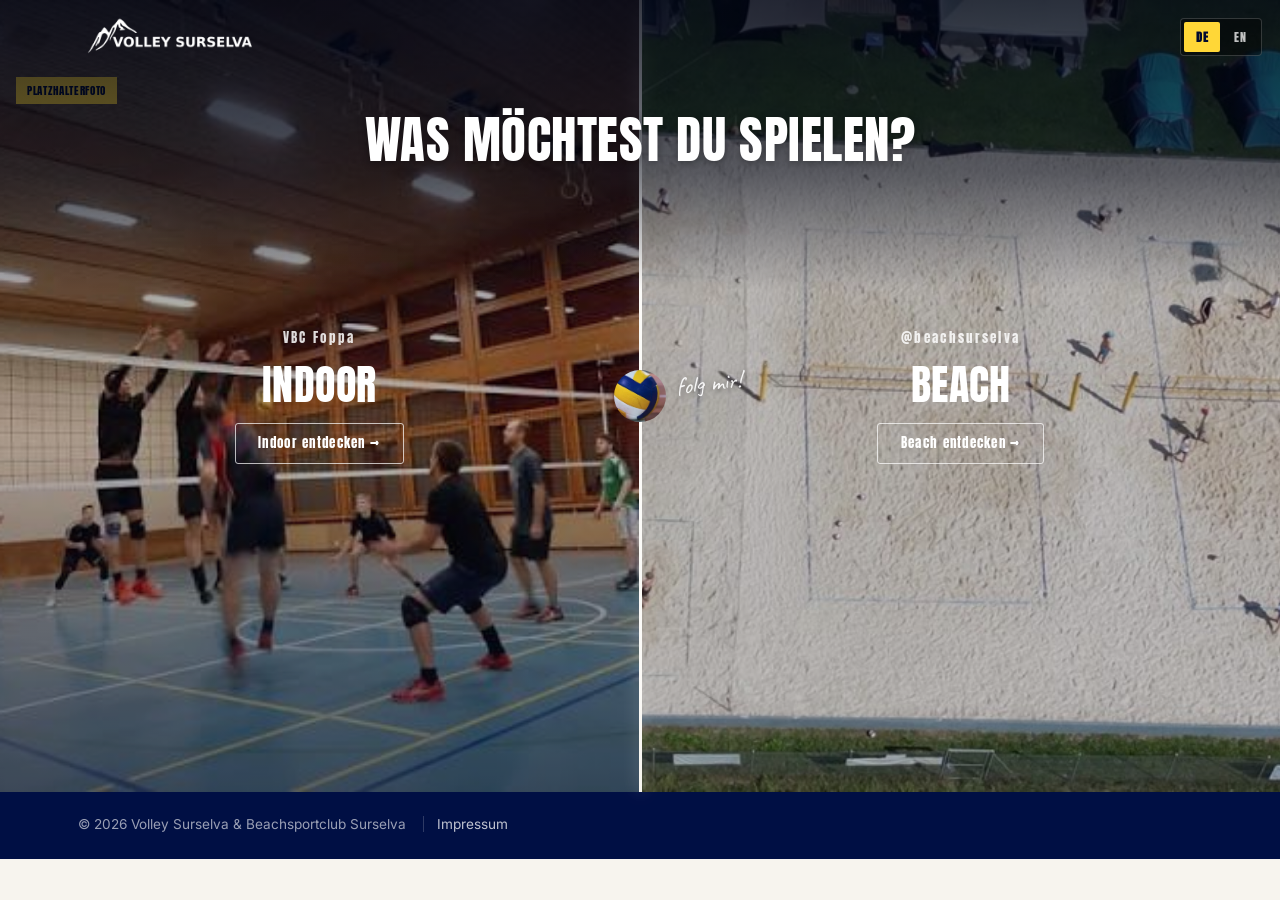
==== commit f05016a1: "Replace illustrated ball icon with a real photo Swaps the hand-drawn SVG volleyball (loader, cursor-" ====
--- a/index.html
+++ b/index.html
@@ -14,41 +14,10 @@
 
 <div id="loader" class="loader">
   <div class="loader-track">
-    <div class="loader-ball"><svg class="ball-icon" viewBox="0 0 200 200"><use href="#vb-ball"></use></svg></div>
+    <div class="loader-ball"><img class="ball-icon" src="images/ball-photo.jpg" alt="Volleyball"></div>
   </div>
   <div class="loader-label i18n" data-de="Aufwärmen …" data-en="Warming up …">Aufwärmen …</div>
 </div>
-
-<svg style="position:absolute; width:0; height:0; overflow:hidden;" aria-hidden="true">
-  <defs>
-    <symbol id="vb-ball" viewBox="0 0 200 200">
-      <defs>
-        <clipPath id="vbClip"><circle cx="100" cy="100" r="96"></circle></clipPath>
-        <radialGradient id="vbShade" cx="60%" cy="36%" r="78%">
-          <stop offset="0%" stop-color="#ffffff" stop-opacity="0.22"></stop>
-          <stop offset="45%" stop-color="#ffffff" stop-opacity="0.04"></stop>
-          <stop offset="75%" stop-color="#000000" stop-opacity="0"></stop>
-          <stop offset="100%" stop-color="#000000" stop-opacity="0.28"></stop>
-        </radialGradient>
-        <radialGradient id="vbShine" cx="50%" cy="50%" r="50%">
-          <stop offset="0%" stop-color="#ffffff" stop-opacity="0.35"></stop>
-          <stop offset="100%" stop-color="#ffffff" stop-opacity="0"></stop>
-        </radialGradient>
-      </defs>
-      <g clip-path="url(#vbClip)">
-        <circle cx="100" cy="100" r="96" fill="#ffffff"></circle>
-        <g stroke="#1a2332" stroke-width="2.4" stroke-linejoin="round">
-          <path fill="#2454c4" d="M100,100 Q66.0,152.8 100.0,196.0 A96,96 0 0,1 16.9,52.0 Q71.3,44.2 100,100 Z"></path>
-          <path fill="#f5b93f" d="M100,100 Q71.3,44.2 16.9,52.0 A96,96 0 0,1 183.1,52.0 Q162.7,103.0 100,100 Z"></path>
-          <path fill="#e2611f" d="M100,100 Q162.7,103.0 183.1,52.0 A96,96 0 0,1 100.0,196.0 Q66.0,152.8 100,100 Z"></path>
-        </g>
-        <circle cx="100" cy="100" r="96" fill="url(#vbShade)"></circle>
-        <ellipse cx="70" cy="56" rx="24" ry="16" fill="url(#vbShine)" transform="rotate(-25 70 56)"></ellipse>
-      </g>
-      <circle cx="100" cy="100" r="96" fill="none" stroke="#0d1321" stroke-width="3.5"></circle>
-    </symbol>
-  </defs>
-</svg>
 
 <div class="lang-toggle" role="group" aria-label="Sprache / Language">
   <button class="lang-btn active" data-lang="de" type="button">DE</button>
@@ -90,7 +59,7 @@
       </div>
       <div class="ball-wrap" id="hero-ball" tabindex="0" role="img" aria-label="Volleyball">
         <div class="ball-inner">
-          <svg class="ball-icon" viewBox="0 0 200 200"><use href="#vb-ball"></use></svg>
+          <img class="ball-icon" src="images/ball-photo.jpg" alt="">
         </div>
         <span class="hero-doodle i18n" data-de="folg mir!" data-en="follow me!">folg mir!</span>
       </div>
--- a/style.css
+++ b/style.css
@@ -57,7 +57,7 @@
 a:focus-visible, button:focus-visible{ outline:2px solid var(--sand-deep); outline-offset:3px; }
 img, video{ max-width:100%; }
 
-h1,h2,h3{ font-family:"Anton", "Oswald", "Arial Narrow", sans-serif; font-weight:600; text-transform:uppercase; letter-spacing:0.01em; line-height:1.1; text-wrap:balance; margin:0 0 0.5em; color:var(--ink); }
+h1,h2,h3{ font-family:"Anton", "Oswald", "Arial Narrow", sans-serif; font-weight:400; text-transform:uppercase; letter-spacing:0.01em; line-height:1.1; text-wrap:balance; margin:0 0 0.5em; color:var(--ink); }
 
 .wrap{ max-width:1180px; margin:0 auto; padding:0 1.75rem; }
 main > section, .site-footer{ padding:2.5rem 0; }
@@ -85,7 +85,7 @@
 .lang-btn.active{ background:var(--sand); color:var(--navy-deep); font-weight:600; }
 
 /* ============ BALL ============ */
-.ball-icon{ display:block; width:100%; height:100%; }
+.ball-icon{ display:block; width:100%; height:100%; border-radius:50%; object-fit:cover; }
 @keyframes bg-drift{ from{ background-position: 0% 0%, 0% 0%, 0% 0%, 0% 0%; } to{ background-position: 3% 4%, -4% -3%, -3% -4%, 4% 3%; } }
 @keyframes vb-spin{ to{ transform:rotate(360deg); } }
 @keyframes vb-idle{ 0%,100%{ transform:translateY(0); } 50%{ transform:translateY(-10px); } }
@@ -96,9 +96,9 @@
 .loader.hide{ opacity:0; visibility:hidden; pointer-events:none; }
 .loader-track{ position:relative; width:200px; height:64px; }
 .loader-ball{ position:absolute; left:50%; top:0; width:64px; height:64px; margin-left:-32px; animation: vb-roll-across 1.6s ease-in-out infinite; }
-.loader-ball svg{ animation: vb-spin 0.8s linear infinite; }
+.loader-ball .ball-icon{ animation: vb-spin 0.8s linear infinite; }
 .loader-label{ font-family:"Anton", "Oswald"; font-size:0.78rem; letter-spacing:0.14em; text-transform:uppercase; color:rgba(255,255,255,0.75); }
-@media (prefers-reduced-motion: reduce){ .loader-ball, .loader-ball svg{ animation:none; } }
+@media (prefers-reduced-motion: reduce){ .loader-ball, .loader-ball .ball-icon{ animation:none; } }
 
 /* ============ HEADER / NAV ============ */
 .site-header{ position:sticky; top:0; z-index:100; background:var(--navy); box-shadow:var(--shadow); transition:background-color 0.25s ease, box-shadow 0.25s ease; }
@@ -119,7 +119,7 @@
 
 /* ============ BUTTONS ============ */
 .btn{
-  font-family:"Anton", "Oswald"; font-size:0.85rem; letter-spacing:0.05em; text-transform:uppercase; font-weight:500;
+  font-family:"Anton", "Oswald"; font-size:0.85rem; letter-spacing:0.05em; text-transform:uppercase; font-weight:400;
   padding:0.75rem 1.5rem; border-radius:var(--radius); border:2px solid transparent; cursor:pointer;
   transition: background 0.15s ease, border-color 0.15s ease, color 0.15s ease;
   display:inline-flex; align-items:center; gap:0.5rem; text-decoration:none;
@@ -160,7 +160,7 @@
 @keyframes ken-burns{ from{ background-size:100%; } to{ background-size:114%; } }
 @media (prefers-reduced-motion: reduce){ .court-indoor{ animation:none; } }
 .court-indoor::before{ content:""; position:absolute; inset:0; background:linear-gradient(0deg, rgba(0,10,40,0.55) 0%, rgba(0,10,40,0.1) 45%, rgba(0,10,40,0.35) 100%); }
-.placeholder-badge{ position:absolute; top:4.8rem; left:1rem; z-index:2; font-family:"Anton", "Oswald"; font-size:0.68rem; letter-spacing:0.06em; text-transform:uppercase; background:rgba(var(--sand-rgb), 0.85); color:var(--navy-deep); padding:0.3rem 0.7rem; border-radius:0; font-weight:600; }
+.placeholder-badge{ position:absolute; top:4.8rem; left:1rem; z-index:2; font-family:"Anton", "Oswald"; font-size:0.68rem; letter-spacing:0.06em; text-transform:uppercase; background:rgba(var(--sand-rgb), 0.85); color:var(--navy-deep); padding:0.3rem 0.7rem; border-radius:0; font-weight:400; }
 .court-beach{ background:var(--sand-deep); }
 .beach-video{ position:absolute; inset:0; width:100%; height:100%; object-fit:cover; z-index:0; }
 
@@ -177,7 +177,7 @@
 
 .ball-wrap{ position:absolute; left:0; top:0; width:52px; height:52px; z-index:5; pointer-events:none; will-change:transform; }
 .ball-inner{ width:100%; height:100%; animation: vb-idle 2.4s ease-in-out infinite; }
-.ball-wrap svg{ animation: vb-spin 3s linear infinite; }
+.ball-wrap .ball-icon{ animation: vb-spin 3s linear infinite; }
 .hero-doodle{
   position:absolute; left:100%; top:-6px; margin-left:10px; white-space:nowrap;
   font-family:"Caveat", cursive; font-size:1.5rem; color:#fff; transform:rotate(-6deg);
@@ -186,7 +186,7 @@
 .ball-wrap.following .hero-doodle{ opacity:0; transition:opacity 0.2s ease; }
 @media (max-width:900px){ .hero-doodle{ display:none; } }
 .ball-wrap.following .ball-inner{ animation:none; }
-@media (prefers-reduced-motion: reduce){ .ball-inner, .ball-wrap svg{ animation:none; } }
+@media (prefers-reduced-motion: reduce){ .ball-inner, .ball-wrap .ball-icon{ animation:none; } }
 @media (hover:none){ .ball-wrap{ display:none; } .court, .court-half, .court-half .content .arrow{ cursor:pointer; } }
 
 /* ============ VIDEO MODAL ============ */
@@ -252,7 +252,7 @@
 .team-slide-badge-right{ left:auto; right:1rem; background:rgba(0,0,0,0.5); color:#fff; }
 .team-slide-content{ position:absolute; left:0; right:0; bottom:0; z-index:1; padding:1.4rem; display:flex; flex-direction:column; gap:0.2rem; color:#fff; }
 .team-slide-cat{ font-family:"Anton", "Oswald"; font-size:0.7rem; letter-spacing:0.1em; text-transform:uppercase; color:var(--sand); }
-.team-slide-name{ font-family:"Anton", "Oswald"; font-size:1.6rem; font-weight:600; text-transform:uppercase; line-height:1.05; }
+.team-slide-name{ font-family:"Anton", "Oswald"; font-size:1.6rem; font-weight:400; text-transform:uppercase; line-height:1.05; }
 .team-slide-meta{ font-size:0.85rem; color:rgba(255,255,255,0.85); margin-top:0.2rem; }
 .team-slide-more{ font-family:"Anton", "Oswald"; font-size:0.78rem; letter-spacing:0.04em; text-transform:uppercase; color:var(--sand); margin-top:0.6rem; }
 .team-slider-arrow{
@@ -286,7 +286,7 @@
 .training-table th{ text-align:left; font-family:"Anton", "Oswald"; font-size:0.72rem; letter-spacing:0.05em; text-transform:uppercase; color:var(--ink-muted); padding:0.6rem 0.4rem; border-bottom:1px solid var(--line); }
 .training-table td{ padding:0.7rem 0.4rem; border-bottom:1px solid var(--line); font-size:0.92rem; }
 .training-table tbody tr:last-child td{ border-bottom:none; }
-.training-table td:first-child{ font-family:"Anton", "Oswald"; font-weight:500; }
+.training-table td:first-child{ font-family:"Anton", "Oswald"; font-weight:400; }
 .training-table td:last-child{ text-align:right; color:var(--ink-muted); font-variant-numeric:tabular-nums; }
 
 /* ============ EVENT CARDS ============ */
@@ -353,7 +353,7 @@
 /* ============ TWO COL / STATS ============ */
 .two-col{ display:grid; grid-template-columns:1.4fr 1fr; gap:2.5rem; align-items:center; }
 .stat-block{ text-align:center; background:var(--paper-raised); border:1px solid var(--line); border-radius:var(--radius); padding:1.4rem 1rem; box-shadow:var(--shadow); }
-.stat-block .num{ display:block; font-family:"Anton", "Oswald"; font-weight:700; font-size:6.5rem; line-height:0.9; color:var(--navy); }
+.stat-block .num{ display:block; font-family:"Anton", "Oswald"; font-weight:400; font-size:6.5rem; line-height:0.9; color:var(--navy); }
 :root[data-theme="dark"] .stat-block .num, @media (prefers-color-scheme:dark){ .stat-block .num{ color:var(--sand);} }
 .stat-block .cap{ font-family:"Anton", "Oswald"; font-size:1rem; text-transform:uppercase; letter-spacing:0.04em; color:var(--ink-muted); }
 
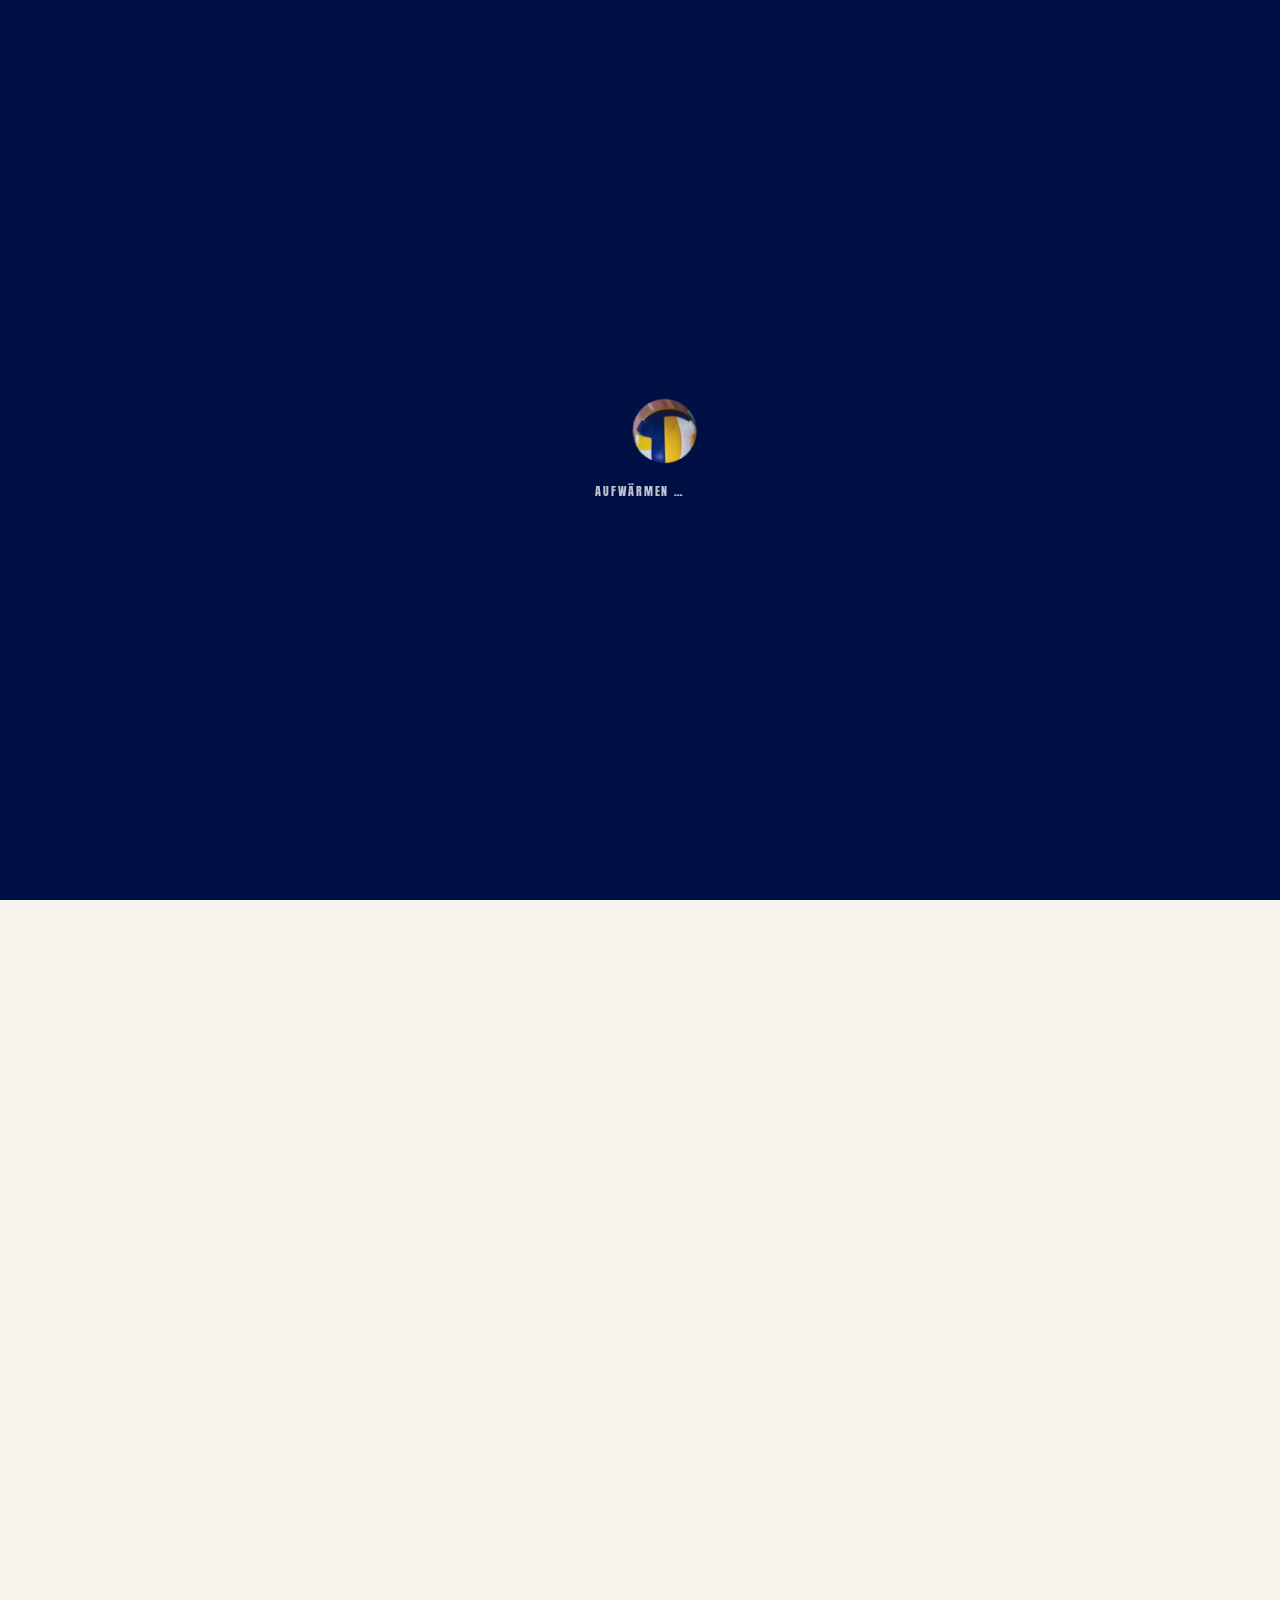
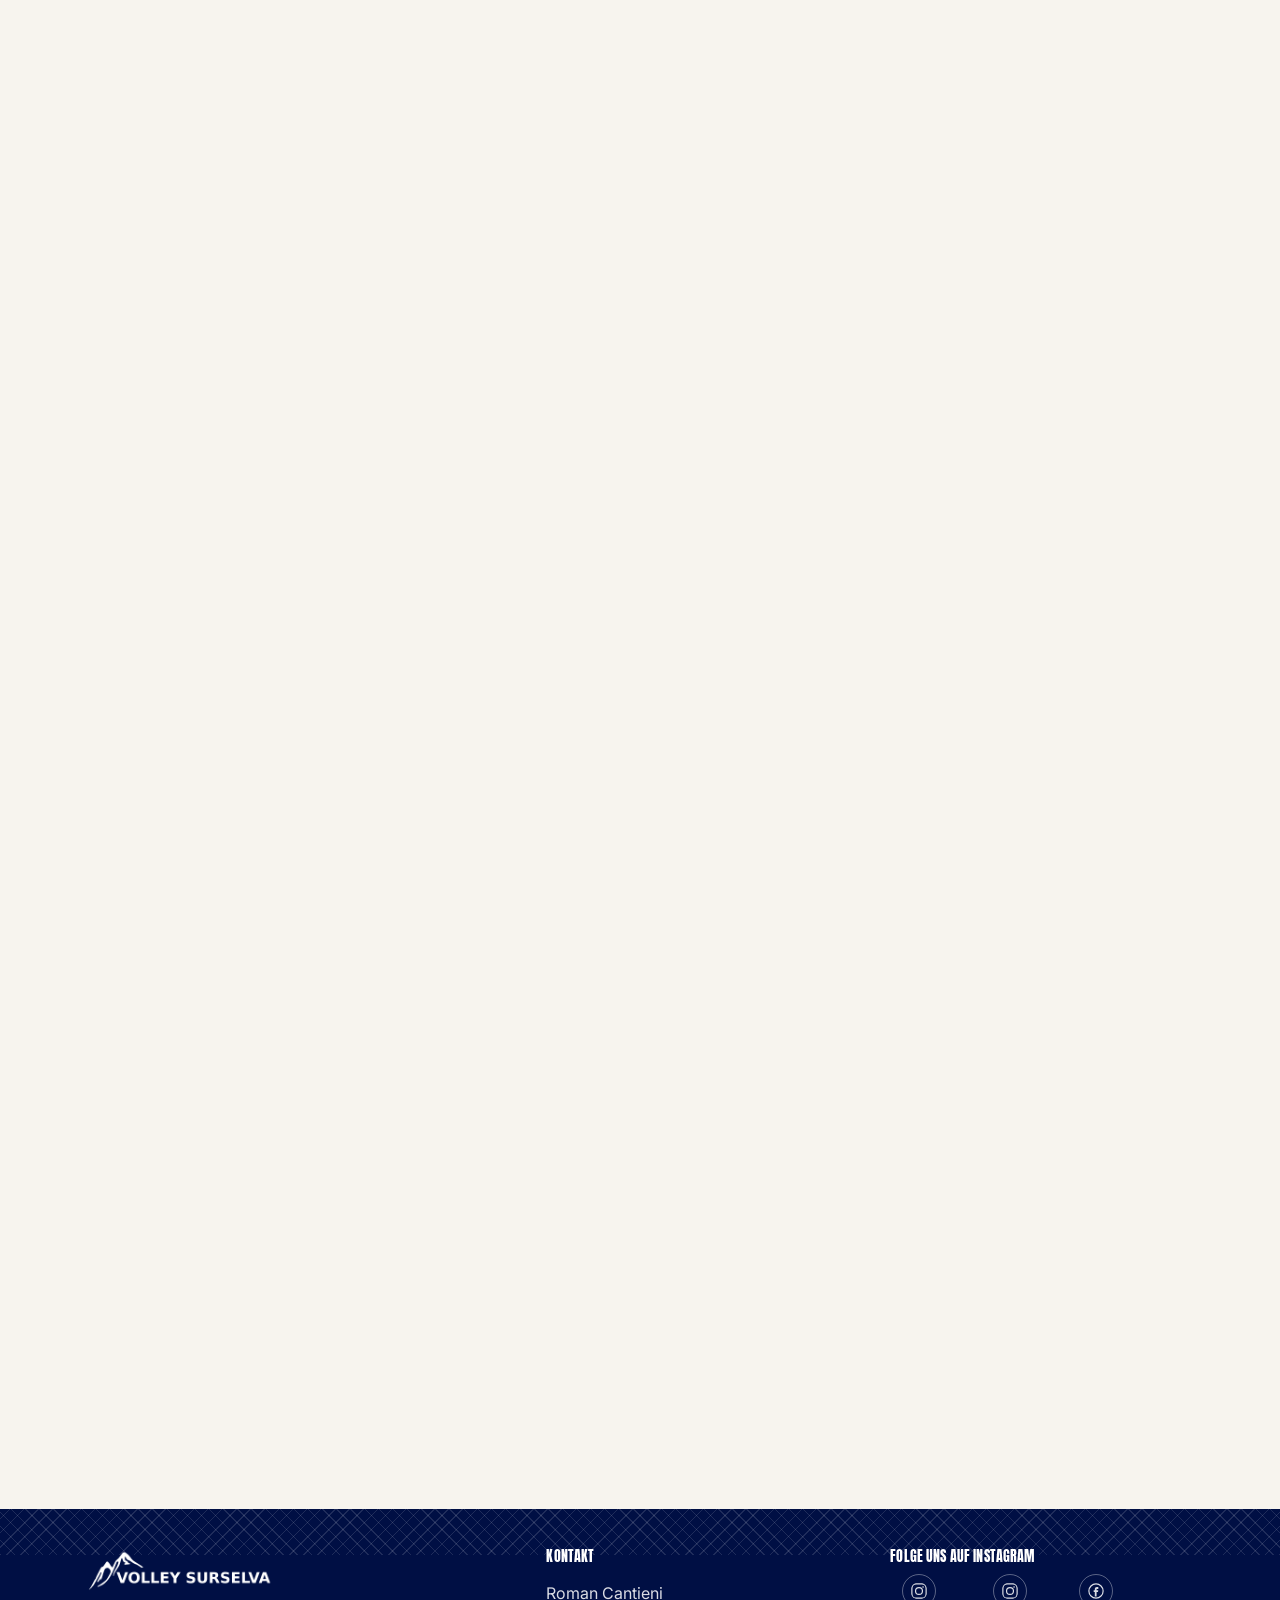
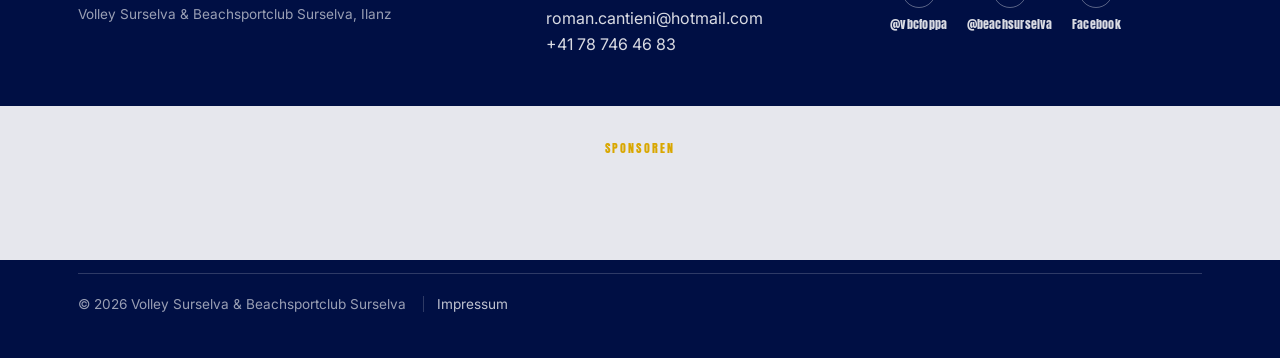
==== commit ef2aa1da: "Move events under hero, retire split-court landing, resize sponsors Deactivates index.html's "Was mö" ====
--- a/index.html
+++ b/index.html
@@ -3,6 +3,9 @@
 <head>
 <meta charset="UTF-8">
 <meta name="viewport" content="width=device-width, initial-scale=1.0">
+<!-- "Was möchtest du spielen?" split-hero deactivated for now — forwards straight to home.html.
+     Remove this meta refresh (and the matching noscript link below) to bring it back. -->
+<meta http-equiv="refresh" content="0; url=home.html">
 <title>Volley Surselva – Volleyball & Beachvolleyball in der Surselva</title>
 <meta name="description" content="Volley Surselva und der Beachsportclub Surselva bringen Volleyball in die Surselva: Hallentrainings für Kids bis Erwachsene, ein eigener Beachvolleyplatz in Ilanz und Camps im Sommer. Schau vorbei oder werde Teil eines Teams.">
 <link rel="preconnect" href="https://fonts.googleapis.com">
@@ -11,6 +14,8 @@
 <link rel="stylesheet" href="style.css">
 </head>
 <body>
+
+<noscript><a href="home.html">Weiter zu Volley Surselva →</a></noscript>
 
 <div id="loader" class="loader">
   <div class="loader-track">
--- a/style.css
+++ b/style.css
@@ -187,7 +187,7 @@
 @media (max-width:900px){ .hero-doodle{ display:none; } }
 .ball-wrap.following .ball-inner{ animation:none; }
 @media (prefers-reduced-motion: reduce){ .ball-inner, .ball-wrap .ball-icon{ animation:none; } }
-@media (hover:none){ .ball-wrap{ display:none; } .court, .court-half, .court-half .content .arrow{ cursor:pointer; } }
+@media (hover:none){ .ball-wrap{ display:none; } .court, .court-half, .court-half .content .arrow, .intro-band{ cursor:auto; } }
 
 /* ============ VIDEO MODAL ============ */
 .modal-overlay{ position:fixed; inset:0; z-index:500; background:rgba(0,10,48,0.88); display:flex; align-items:center; justify-content:center; padding:2rem; opacity:0; visibility:hidden; transition:opacity 0.25s ease, visibility 0.25s ease; }
@@ -213,7 +213,7 @@
 .reveal.visible{ opacity:1; transform:translateY(0); }
 
 /* ============ INTRO BAND ============ */
-.intro-band{ position:relative; overflow:hidden; min-height:92vh; display:flex; align-items:center; padding:6.5rem 0 3rem; }
+.intro-band{ position:relative; overflow:hidden; min-height:92vh; display:flex; align-items:center; padding:6.5rem 0 3rem; cursor:none; }
 .intro-band-photo-bg{ position:absolute; inset:0; width:100%; height:100%; object-fit:cover; z-index:0; filter:saturate(1.25) contrast(1.08); }
 .intro-band-veil{ position:absolute; inset:0; background:linear-gradient(180deg, rgba(0,5,20,0.55) 0%, rgba(0,5,20,0.12) 45%, rgba(0,5,20,0.5) 100%); z-index:0; }
 .intro-band-content{ position:relative; z-index:1; width:100%; }
@@ -281,14 +281,6 @@
 .team-modal-stand{ margin-top:1rem; }
 @media (max-width:640px){ .team-modal-tables{ grid-template-columns:1fr; } }
 
-/* ============ TRAININGSZEITEN ============ */
-.training-table{ width:100%; border-collapse:collapse; margin-top:0.4rem; }
-.training-table th{ text-align:left; font-family:"Anton", "Oswald"; font-size:0.72rem; letter-spacing:0.05em; text-transform:uppercase; color:var(--ink-muted); padding:0.6rem 0.4rem; border-bottom:1px solid var(--line); }
-.training-table td{ padding:0.7rem 0.4rem; border-bottom:1px solid var(--line); font-size:0.92rem; }
-.training-table tbody tr:last-child td{ border-bottom:none; }
-.training-table td:first-child{ font-family:"Anton", "Oswald"; font-weight:400; }
-.training-table td:last-child{ text-align:right; color:var(--ink-muted); font-variant-numeric:tabular-nums; }
-
 /* ============ EVENT CARDS ============ */
 .event-card-row{ display:grid; grid-template-columns:repeat(4, 1fr); gap:1rem; }
 .event-card{
@@ -420,8 +412,8 @@
 .social-icon span{ font-size:0.72rem; font-family:"Anton", "Oswald"; letter-spacing:0.02em; }
 
 /* ============ SPONSORS ============ */
-.sponsor-strip{ background:#f4f1ea; padding:2rem 0; overflow:hidden; }
-.sponsor-strip .eyebrow{ text-align:center; color:#a97538; }
+.sponsor-strip{ background:rgba(255,255,255,0.9); padding:2rem 0; overflow:hidden; }
+.sponsor-strip .eyebrow{ text-align:center; color:var(--sand-deep); }
 .sponsor-viewport{
   overflow:hidden; width:100%; margin-top:1.4rem;
   -webkit-mask-image:linear-gradient(90deg, transparent, #000 6%, #000 94%, transparent);
@@ -429,9 +421,9 @@
 }
 .sponsor-track{ display:flex; align-items:center; gap:3rem; width:max-content; animation: gallery-scroll 28s linear infinite; }
 .sponsor-viewport:hover .sponsor-track, .sponsor-viewport:focus-within .sponsor-track{ animation-play-state:paused; }
-.sponsor-track img{ height:40px; width:auto; max-width:140px; object-fit:contain; opacity:0.8; flex-shrink:0; transition:opacity 0.2s ease; }
+.sponsor-track img{ height:48px; width:auto; max-width:168px; object-fit:contain; opacity:0.8; flex-shrink:0; transition:opacity 0.2s ease; }
 .sponsor-track img:hover{ opacity:1; }
-@media (max-width:480px){ .sponsor-track img{ height:30px; } .sponsor-track{ gap:2rem; } }
+@media (max-width:480px){ .sponsor-track img{ height:36px; } .sponsor-track{ gap:2rem; } }
 @media (prefers-reduced-motion: reduce){
   .sponsor-track{ animation:none; }
   .sponsor-viewport{ overflow-x:auto; -webkit-mask-image:none; mask-image:none; }
